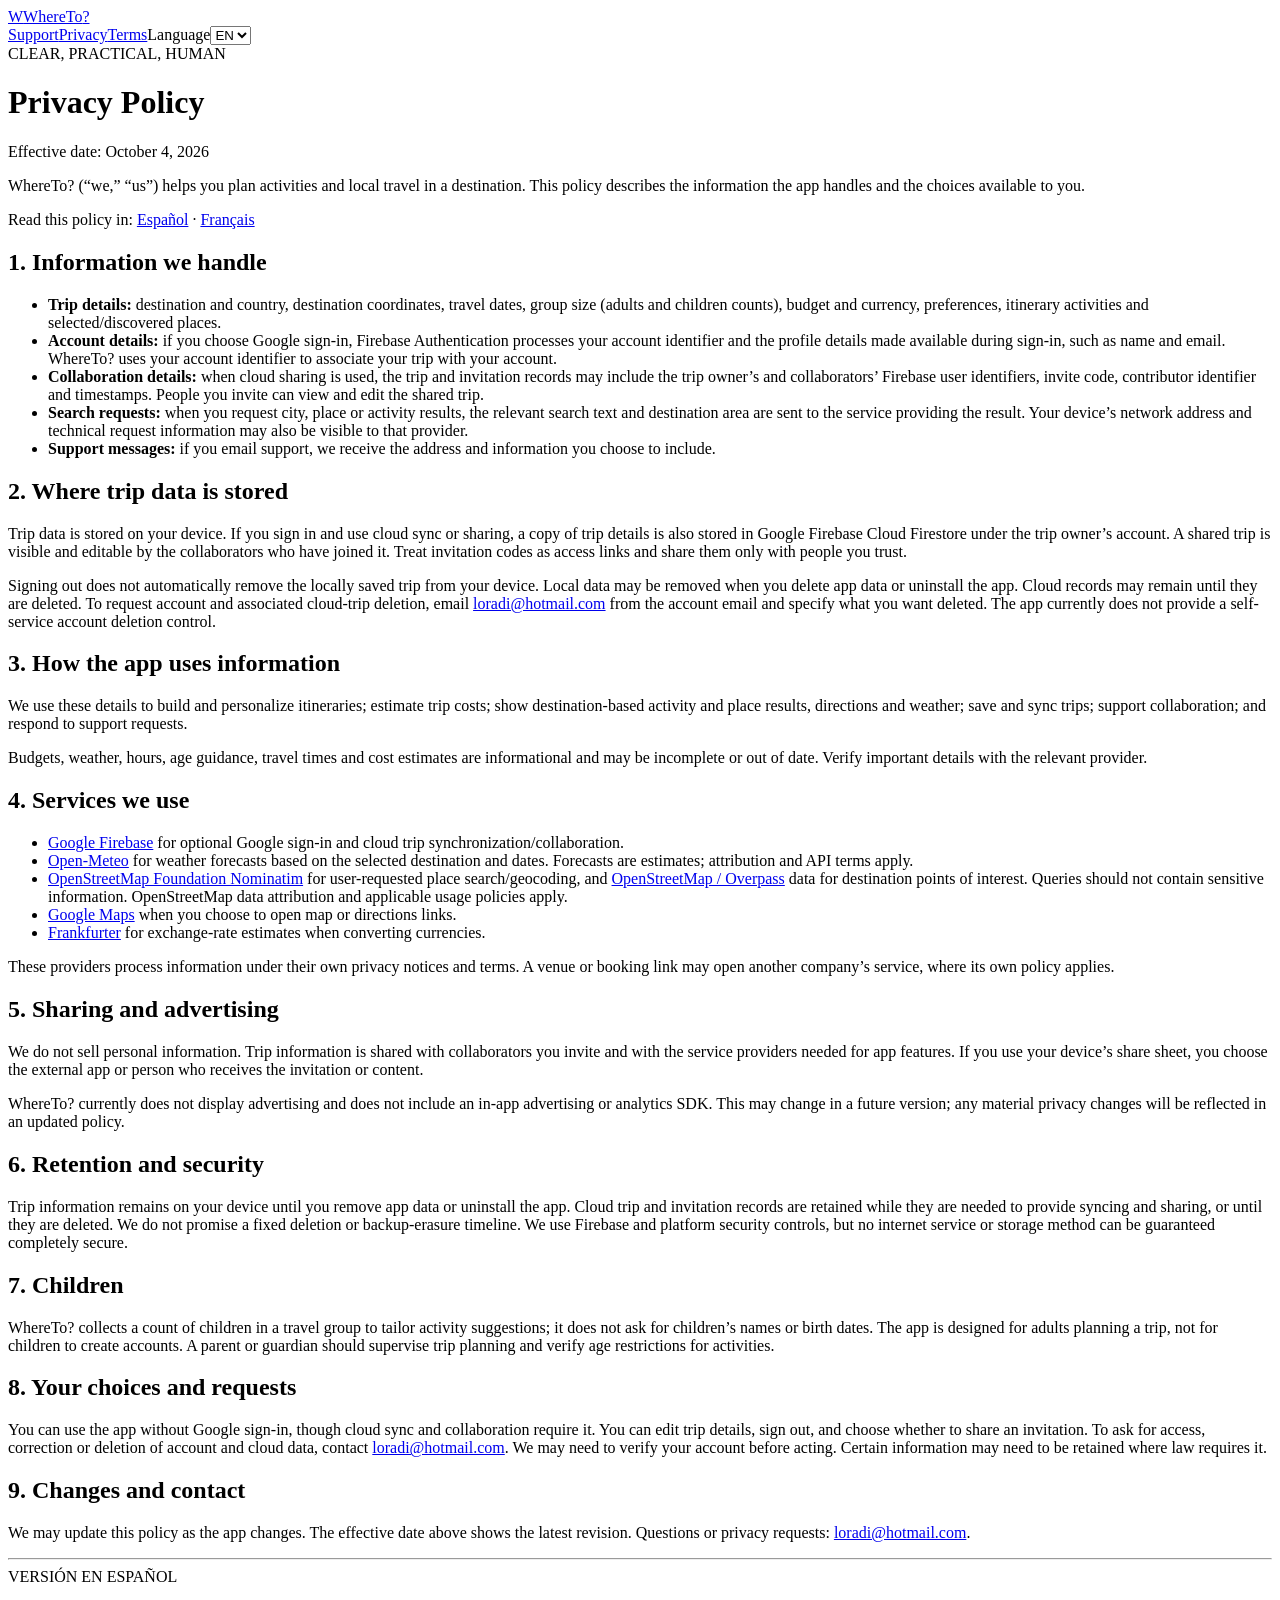
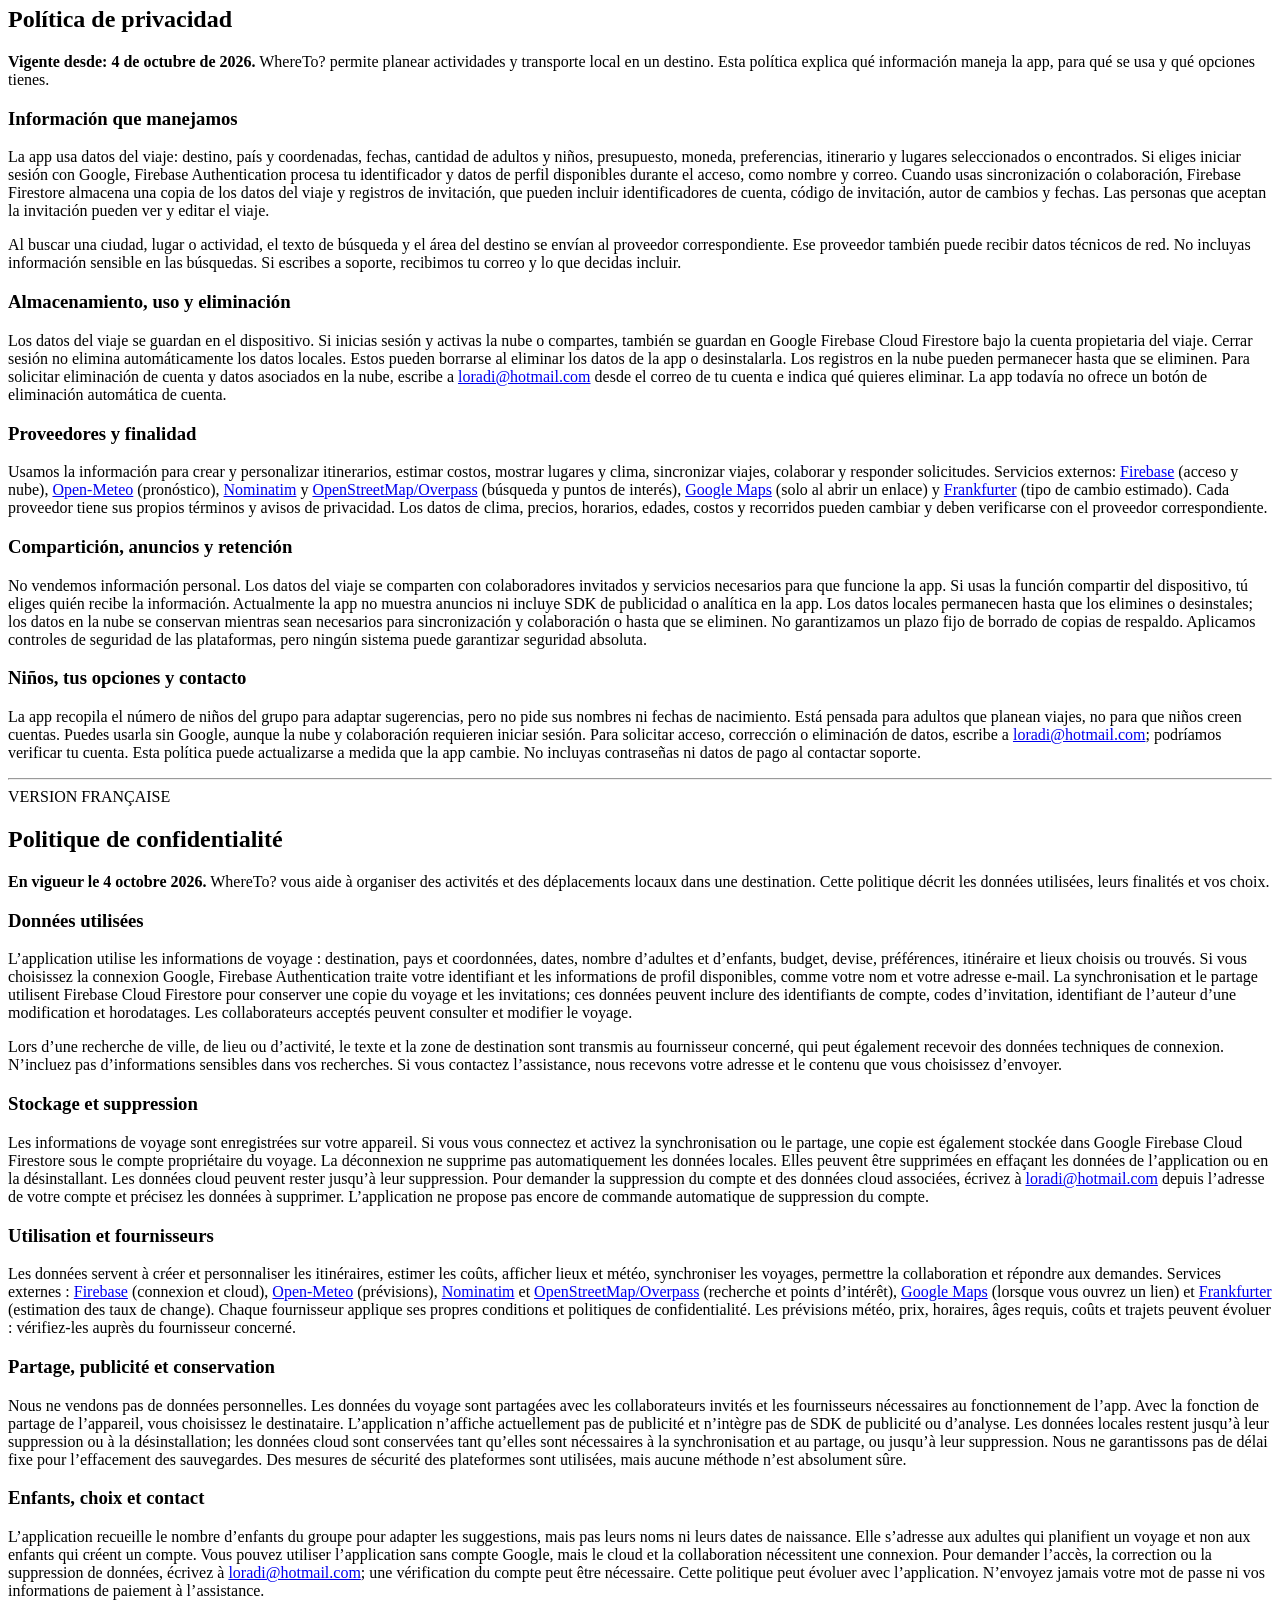
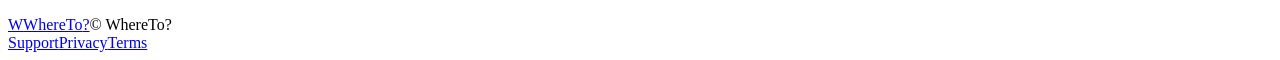
==== privacy.html @ 89d8c37d "Add WhereTo? privacy.html" ====
<!doctype html>
<html lang="en">
<head><meta charset="utf-8"><meta name="viewport" content="width=device-width,initial-scale=1"><meta name="theme-color" content="#f6f3ff"><meta name="description" content="WhereTo? privacy policy: what trip and account data the app uses, why it is used and how to request deletion."><title>Privacy Policy — WhereTo?</title><link rel="icon" href="favicon.svg" type="image/svg+xml"><link rel="stylesheet" href="styles.css"></head>
<body><header class="topbar"><a class="brand" href="index.html"><span class="brand-mark">W</span><span>WhereTo<span class="question">?</span></span></a><nav><a href="support.html">Support</a><a class="active" href="privacy.html">Privacy</a><a href="terms.html">Terms</a><label class="language"><span class="sr-only">Language</span><select data-language aria-label="Language"><option value="en">EN</option><option value="es">ES</option><option value="fr">FR</option></select></label></nav></header>
<main class="document legal"><div class="doc-heading"><span class="eyebrow">CLEAR, PRACTICAL, HUMAN</span><h1>Privacy Policy</h1><p>Effective date: October 4, 2026</p><p>WhereTo? (“we,” “us”) helps you plan activities and local travel in a destination. This policy describes the information the app handles and the choices available to you.</p></div>
<nav class="language-note" aria-label="Translations"><span>Read this policy in:</span> <a href="#privacy-es">Español</a> · <a href="#privacy-fr">Français</a></nav>
<section><h2>1. Information we handle</h2><ul><li><strong>Trip details:</strong> destination and country, destination coordinates, travel dates, group size (adults and children counts), budget and currency, preferences, itinerary activities and selected/discovered places.</li><li><strong>Account details:</strong> if you choose Google sign-in, Firebase Authentication processes your account identifier and the profile details made available during sign-in, such as name and email. WhereTo? uses your account identifier to associate your trip with your account.</li><li><strong>Collaboration details:</strong> when cloud sharing is used, the trip and invitation records may include the trip owner’s and collaborators’ Firebase user identifiers, invite code, contributor identifier and timestamps. People you invite can view and edit the shared trip.</li><li><strong>Search requests:</strong> when you request city, place or activity results, the relevant search text and destination area are sent to the service providing the result. Your device’s network address and technical request information may also be visible to that provider.</li><li><strong>Support messages:</strong> if you email support, we receive the address and information you choose to include.</li></ul></section>
<section><h2>2. Where trip data is stored</h2><p>Trip data is stored on your device. If you sign in and use cloud sync or sharing, a copy of trip details is also stored in Google Firebase Cloud Firestore under the trip owner’s account. A shared trip is visible and editable by the collaborators who have joined it. Treat invitation codes as access links and share them only with people you trust.</p><p>Signing out does not automatically remove the locally saved trip from your device. Local data may be removed when you delete app data or uninstall the app. Cloud records may remain until they are deleted. To request account and associated cloud-trip deletion, email <a href="mailto:loradi@hotmail.com">loradi@hotmail.com</a> from the account email and specify what you want deleted. The app currently does not provide a self-service account deletion control.</p></section>
<section><h2>3. How the app uses information</h2><p>We use these details to build and personalize itineraries; estimate trip costs; show destination-based activity and place results, directions and weather; save and sync trips; support collaboration; and respond to support requests.</p><p>Budgets, weather, hours, age guidance, travel times and cost estimates are informational and may be incomplete or out of date. Verify important details with the relevant provider.</p></section>
<section><h2>4. Services we use</h2><ul><li><a href="https://firebase.google.com/support/privacy" rel="noopener">Google Firebase</a> for optional Google sign-in and cloud trip synchronization/collaboration.</li><li><a href="https://open-meteo.com/en/terms" rel="noopener">Open-Meteo</a> for weather forecasts based on the selected destination and dates. Forecasts are estimates; attribution and API terms apply.</li><li><a href="https://operations.osmfoundation.org/policies/nominatim/" rel="noopener">OpenStreetMap Foundation Nominatim</a> for user-requested place search/geocoding, and <a href="https://www.openstreetmap.org/copyright" rel="noopener">OpenStreetMap / Overpass</a> data for destination points of interest. Queries should not contain sensitive information. OpenStreetMap data attribution and applicable usage policies apply.</li><li><a href="https://policies.google.com/privacy" rel="noopener">Google Maps</a> when you choose to open map or directions links.</li><li><a href="https://frankfurter.dev/" rel="noopener">Frankfurter</a> for exchange-rate estimates when converting currencies.</li></ul><p>These providers process information under their own privacy notices and terms. A venue or booking link may open another company’s service, where its own policy applies.</p></section>
<section><h2>5. Sharing and advertising</h2><p>We do not sell personal information. Trip information is shared with collaborators you invite and with the service providers needed for app features. If you use your device’s share sheet, you choose the external app or person who receives the invitation or content.</p><p>WhereTo? currently does not display advertising and does not include an in-app advertising or analytics SDK. This may change in a future version; any material privacy changes will be reflected in an updated policy.</p></section>
<section><h2>6. Retention and security</h2><p>Trip information remains on your device until you remove app data or uninstall the app. Cloud trip and invitation records are retained while they are needed to provide syncing and sharing, or until they are deleted. We do not promise a fixed deletion or backup-erasure timeline. We use Firebase and platform security controls, but no internet service or storage method can be guaranteed completely secure.</p></section>
<section><h2>7. Children</h2><p>WhereTo? collects a count of children in a travel group to tailor activity suggestions; it does not ask for children’s names or birth dates. The app is designed for adults planning a trip, not for children to create accounts. A parent or guardian should supervise trip planning and verify age restrictions for activities.</p></section>
<section><h2>8. Your choices and requests</h2><p>You can use the app without Google sign-in, though cloud sync and collaboration require it. You can edit trip details, sign out, and choose whether to share an invitation. To ask for access, correction or deletion of account and cloud data, contact <a href="mailto:loradi@hotmail.com">loradi@hotmail.com</a>. We may need to verify your account before acting. Certain information may need to be retained where law requires it.</p></section>
<section><h2>9. Changes and contact</h2><p>We may update this policy as the app changes. The effective date above shows the latest revision. Questions or privacy requests: <a href="mailto:loradi@hotmail.com">loradi@hotmail.com</a>.</p></section>
<hr><section id="privacy-es" lang="es"><span class="eyebrow">VERSIÓN EN ESPAÑOL</span><h2>Política de privacidad</h2><p><strong>Vigente desde: 4 de octubre de 2026.</strong> WhereTo? permite planear actividades y transporte local en un destino. Esta política explica qué información maneja la app, para qué se usa y qué opciones tienes.</p><h3>Información que manejamos</h3><p>La app usa datos del viaje: destino, país y coordenadas, fechas, cantidad de adultos y niños, presupuesto, moneda, preferencias, itinerario y lugares seleccionados o encontrados. Si eliges iniciar sesión con Google, Firebase Authentication procesa tu identificador y datos de perfil disponibles durante el acceso, como nombre y correo. Cuando usas sincronización o colaboración, Firebase Firestore almacena una copia de los datos del viaje y registros de invitación, que pueden incluir identificadores de cuenta, código de invitación, autor de cambios y fechas. Las personas que aceptan la invitación pueden ver y editar el viaje.</p><p>Al buscar una ciudad, lugar o actividad, el texto de búsqueda y el área del destino se envían al proveedor correspondiente. Ese proveedor también puede recibir datos técnicos de red. No incluyas información sensible en las búsquedas. Si escribes a soporte, recibimos tu correo y lo que decidas incluir.</p><h3>Almacenamiento, uso y eliminación</h3><p>Los datos del viaje se guardan en el dispositivo. Si inicias sesión y activas la nube o compartes, también se guardan en Google Firebase Cloud Firestore bajo la cuenta propietaria del viaje. Cerrar sesión no elimina automáticamente los datos locales. Estos pueden borrarse al eliminar los datos de la app o desinstalarla. Los registros en la nube pueden permanecer hasta que se eliminen. Para solicitar eliminación de cuenta y datos asociados en la nube, escribe a <a href="mailto:loradi@hotmail.com">loradi@hotmail.com</a> desde el correo de tu cuenta e indica qué quieres eliminar. La app todavía no ofrece un botón de eliminación automática de cuenta.</p><h3>Proveedores y finalidad</h3><p>Usamos la información para crear y personalizar itinerarios, estimar costos, mostrar lugares y clima, sincronizar viajes, colaborar y responder solicitudes. Servicios externos: <a href="https://firebase.google.com/support/privacy">Firebase</a> (acceso y nube), <a href="https://open-meteo.com/en/terms">Open-Meteo</a> (pronóstico), <a href="https://operations.osmfoundation.org/policies/nominatim/">Nominatim</a> y <a href="https://www.openstreetmap.org/copyright">OpenStreetMap/Overpass</a> (búsqueda y puntos de interés), <a href="https://policies.google.com/privacy">Google Maps</a> (solo al abrir un enlace) y <a href="https://frankfurter.dev/">Frankfurter</a> (tipo de cambio estimado). Cada proveedor tiene sus propios términos y avisos de privacidad. Los datos de clima, precios, horarios, edades, costos y recorridos pueden cambiar y deben verificarse con el proveedor correspondiente.</p><h3>Compartición, anuncios y retención</h3><p>No vendemos información personal. Los datos del viaje se comparten con colaboradores invitados y servicios necesarios para que funcione la app. Si usas la función compartir del dispositivo, tú eliges quién recibe la información. Actualmente la app no muestra anuncios ni incluye SDK de publicidad o analítica en la app. Los datos locales permanecen hasta que los elimines o desinstales; los datos en la nube se conservan mientras sean necesarios para sincronización y colaboración o hasta que se eliminen. No garantizamos un plazo fijo de borrado de copias de respaldo. Aplicamos controles de seguridad de las plataformas, pero ningún sistema puede garantizar seguridad absoluta.</p><h3>Niños, tus opciones y contacto</h3><p>La app recopila el número de niños del grupo para adaptar sugerencias, pero no pide sus nombres ni fechas de nacimiento. Está pensada para adultos que planean viajes, no para que niños creen cuentas. Puedes usarla sin Google, aunque la nube y colaboración requieren iniciar sesión. Para solicitar acceso, corrección o eliminación de datos, escribe a <a href="mailto:loradi@hotmail.com">loradi@hotmail.com</a>; podríamos verificar tu cuenta. Esta política puede actualizarse a medida que la app cambie. No incluyas contraseñas ni datos de pago al contactar soporte.</p></section>
<hr><section id="privacy-fr" lang="fr"><span class="eyebrow">VERSION FRANÇAISE</span><h2>Politique de confidentialité</h2><p><strong>En vigueur le 4 octobre 2026.</strong> WhereTo? vous aide à organiser des activités et des déplacements locaux dans une destination. Cette politique décrit les données utilisées, leurs finalités et vos choix.</p><h3>Données utilisées</h3><p>L’application utilise les informations de voyage : destination, pays et coordonnées, dates, nombre d’adultes et d’enfants, budget, devise, préférences, itinéraire et lieux choisis ou trouvés. Si vous choisissez la connexion Google, Firebase Authentication traite votre identifiant et les informations de profil disponibles, comme votre nom et votre adresse e-mail. La synchronisation et le partage utilisent Firebase Cloud Firestore pour conserver une copie du voyage et les invitations; ces données peuvent inclure des identifiants de compte, codes d’invitation, identifiant de l’auteur d’une modification et horodatages. Les collaborateurs acceptés peuvent consulter et modifier le voyage.</p><p>Lors d’une recherche de ville, de lieu ou d’activité, le texte et la zone de destination sont transmis au fournisseur concerné, qui peut également recevoir des données techniques de connexion. N’incluez pas d’informations sensibles dans vos recherches. Si vous contactez l’assistance, nous recevons votre adresse et le contenu que vous choisissez d’envoyer.</p><h3>Stockage et suppression</h3><p>Les informations de voyage sont enregistrées sur votre appareil. Si vous vous connectez et activez la synchronisation ou le partage, une copie est également stockée dans Google Firebase Cloud Firestore sous le compte propriétaire du voyage. La déconnexion ne supprime pas automatiquement les données locales. Elles peuvent être supprimées en effaçant les données de l’application ou en la désinstallant. Les données cloud peuvent rester jusqu’à leur suppression. Pour demander la suppression du compte et des données cloud associées, écrivez à <a href="mailto:loradi@hotmail.com">loradi@hotmail.com</a> depuis l’adresse de votre compte et précisez les données à supprimer. L’application ne propose pas encore de commande automatique de suppression du compte.</p><h3>Utilisation et fournisseurs</h3><p>Les données servent à créer et personnaliser les itinéraires, estimer les coûts, afficher lieux et météo, synchroniser les voyages, permettre la collaboration et répondre aux demandes. Services externes : <a href="https://firebase.google.com/support/privacy">Firebase</a> (connexion et cloud), <a href="https://open-meteo.com/en/terms">Open-Meteo</a> (prévisions), <a href="https://operations.osmfoundation.org/policies/nominatim/">Nominatim</a> et <a href="https://www.openstreetmap.org/copyright">OpenStreetMap/Overpass</a> (recherche et points d’intérêt), <a href="https://policies.google.com/privacy">Google Maps</a> (lorsque vous ouvrez un lien) et <a href="https://frankfurter.dev/">Frankfurter</a> (estimation des taux de change). Chaque fournisseur applique ses propres conditions et politiques de confidentialité. Les prévisions météo, prix, horaires, âges requis, coûts et trajets peuvent évoluer : vérifiez-les auprès du fournisseur concerné.</p><h3>Partage, publicité et conservation</h3><p>Nous ne vendons pas de données personnelles. Les données du voyage sont partagées avec les collaborateurs invités et les fournisseurs nécessaires au fonctionnement de l’app. Avec la fonction de partage de l’appareil, vous choisissez le destinataire. L’application n’affiche actuellement pas de publicité et n’intègre pas de SDK de publicité ou d’analyse. Les données locales restent jusqu’à leur suppression ou à la désinstallation; les données cloud sont conservées tant qu’elles sont nécessaires à la synchronisation et au partage, ou jusqu’à leur suppression. Nous ne garantissons pas de délai fixe pour l’effacement des sauvegardes. Des mesures de sécurité des plateformes sont utilisées, mais aucune méthode n’est absolument sûre.</p><h3>Enfants, choix et contact</h3><p>L’application recueille le nombre d’enfants du groupe pour adapter les suggestions, mais pas leurs noms ni leurs dates de naissance. Elle s’adresse aux adultes qui planifient un voyage et non aux enfants qui créent un compte. Vous pouvez utiliser l’application sans compte Google, mais le cloud et la collaboration nécessitent une connexion. Pour demander l’accès, la correction ou la suppression de données, écrivez à <a href="mailto:loradi@hotmail.com">loradi@hotmail.com</a>; une vérification du compte peut être nécessaire. Cette politique peut évoluer avec l’application. N’envoyez jamais votre mot de passe ni vos informations de paiement à l’assistance.</p></section>
</main><footer><a class="brand small" href="index.html"><span class="brand-mark">W</span><span>WhereTo<span class="question">?</span></span></a><span>© <span data-year></span> WhereTo?</span><div class="footer-links"><a href="support.html">Support</a><a href="privacy.html">Privacy</a><a href="terms.html">Terms</a></div></footer><script src="app.js"></script></body></html>
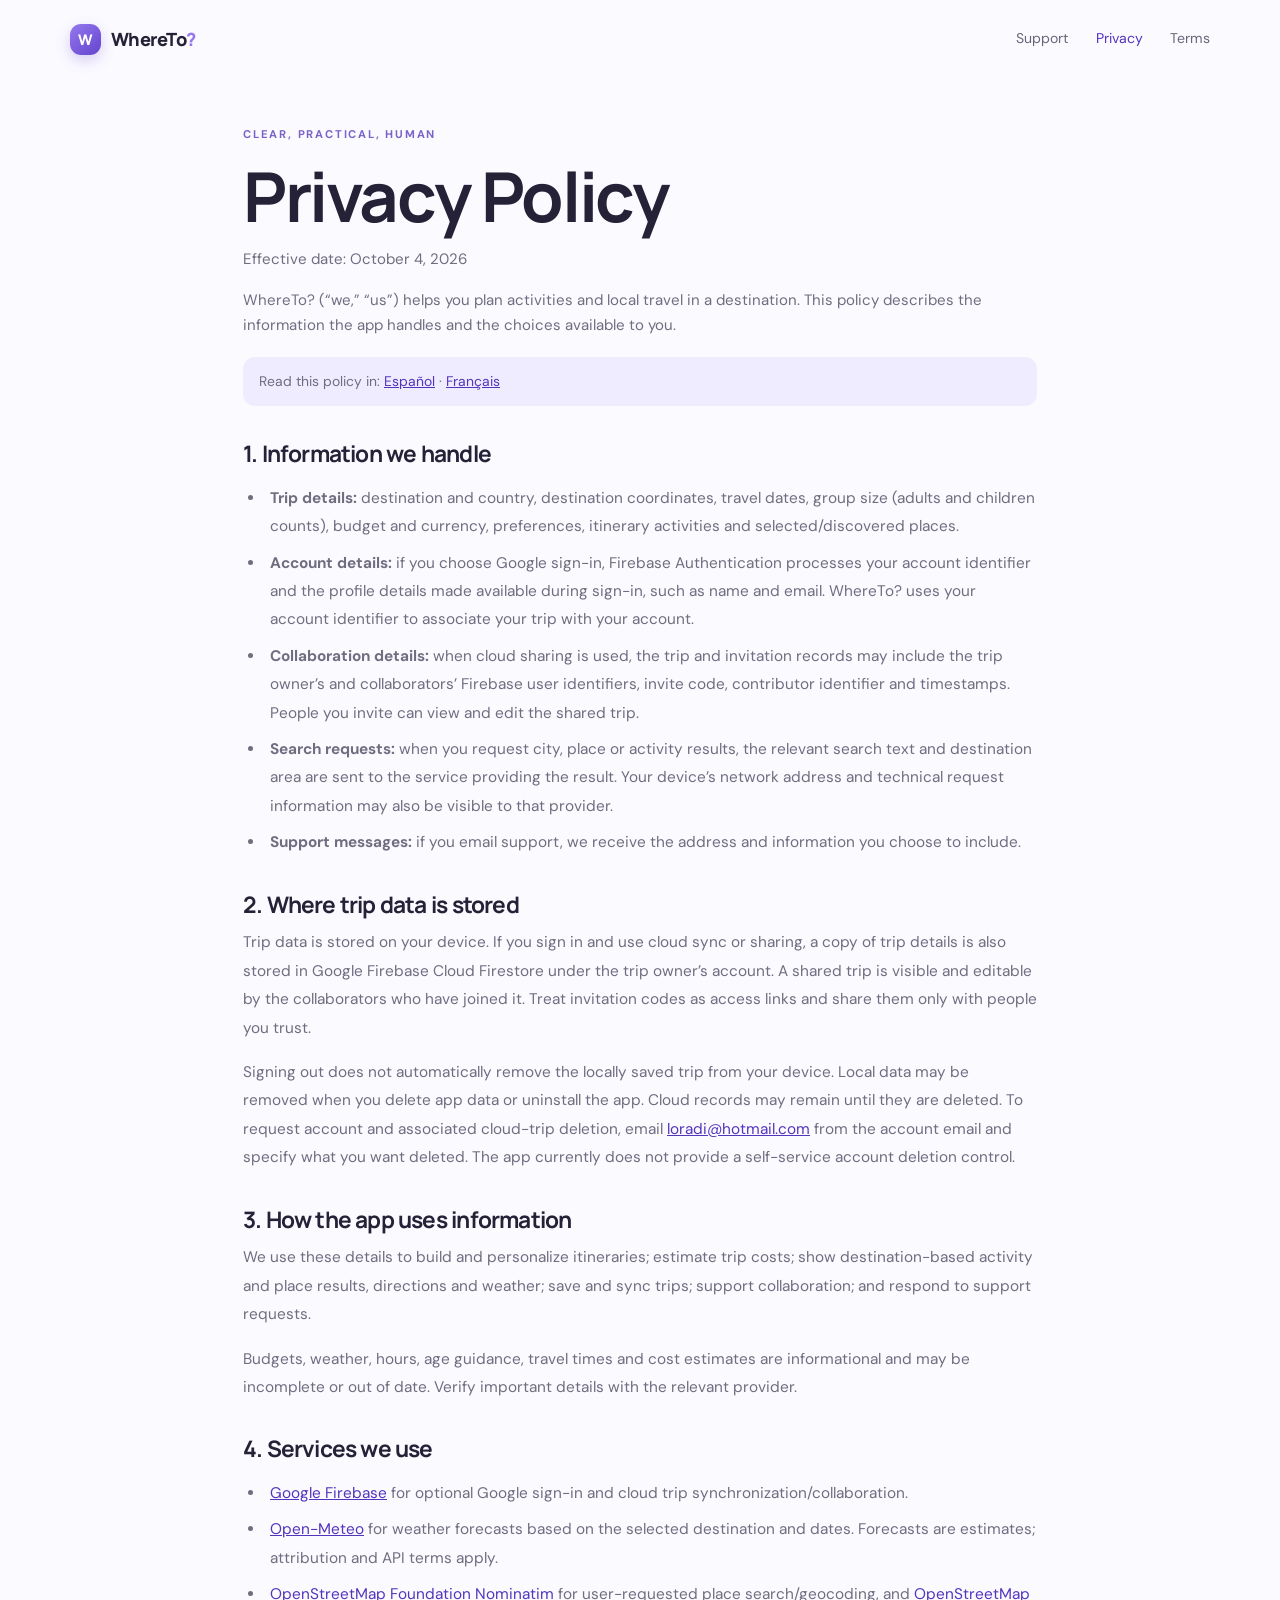
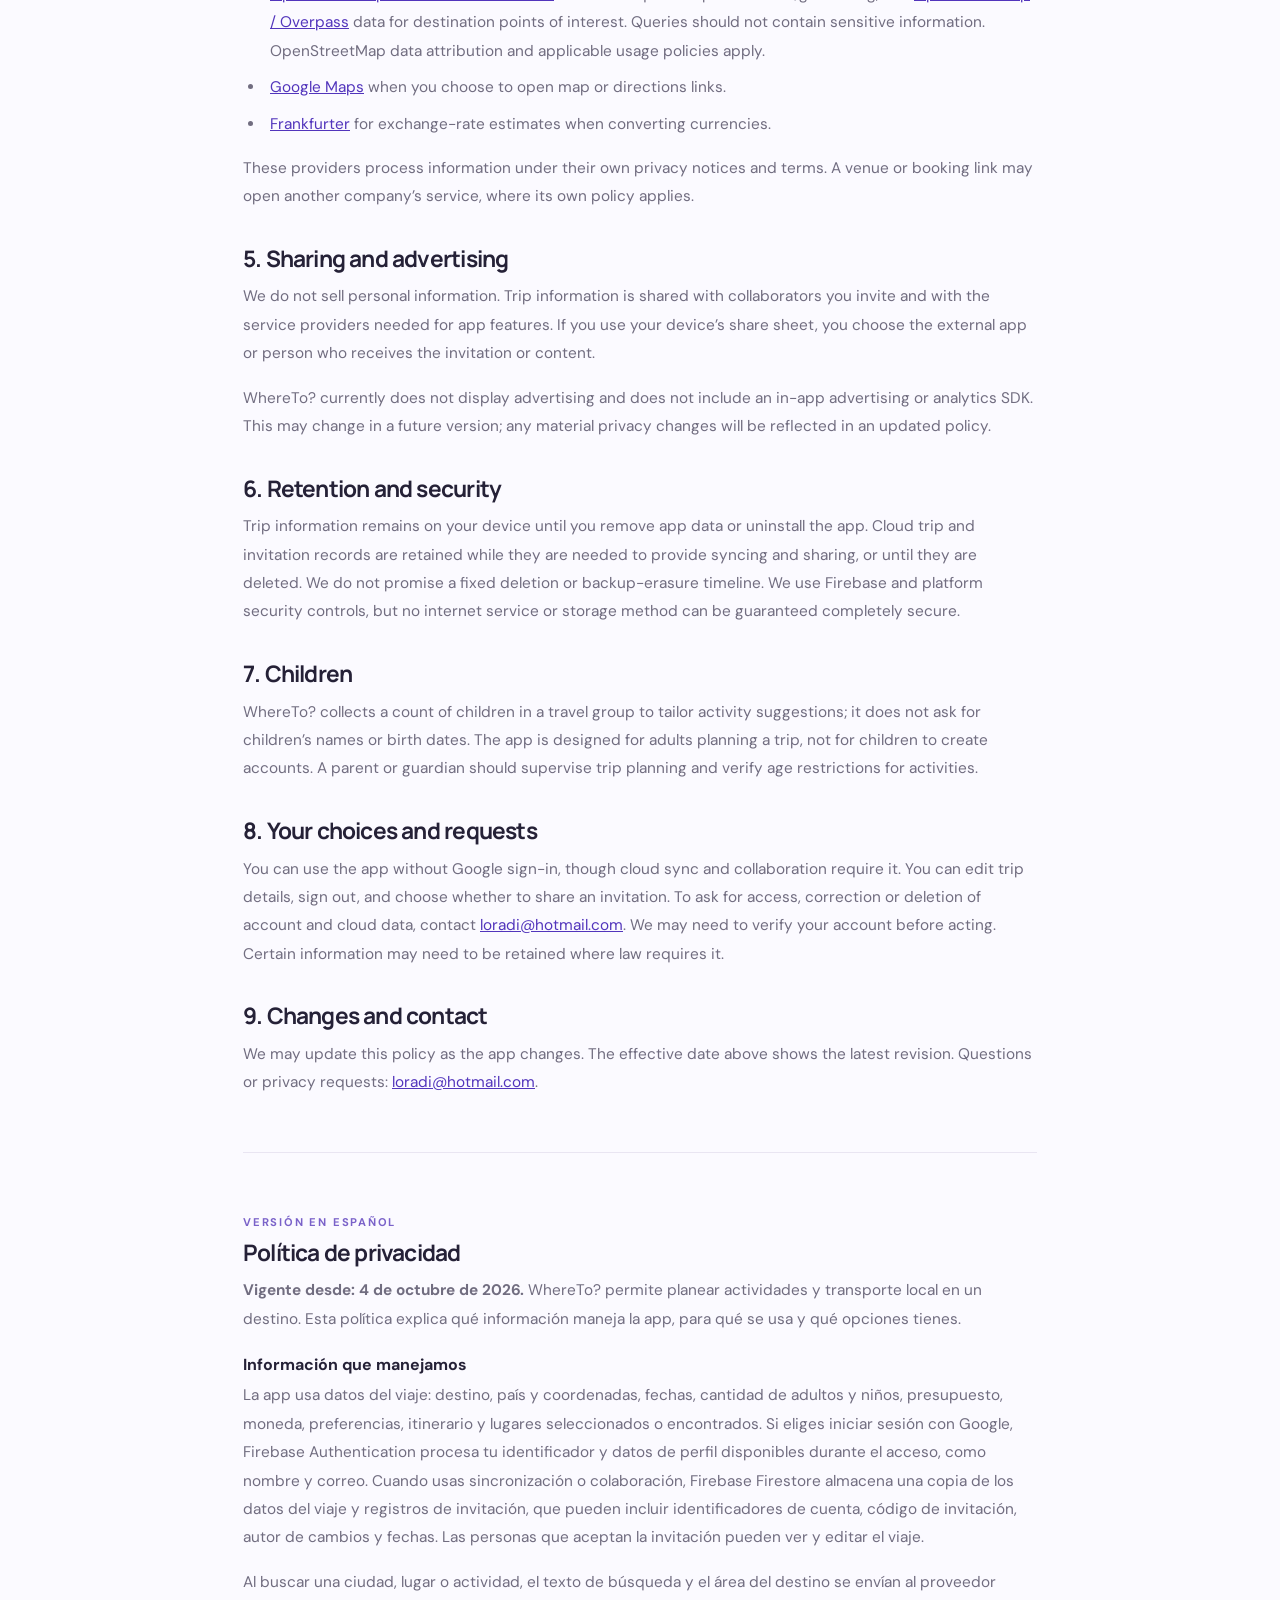
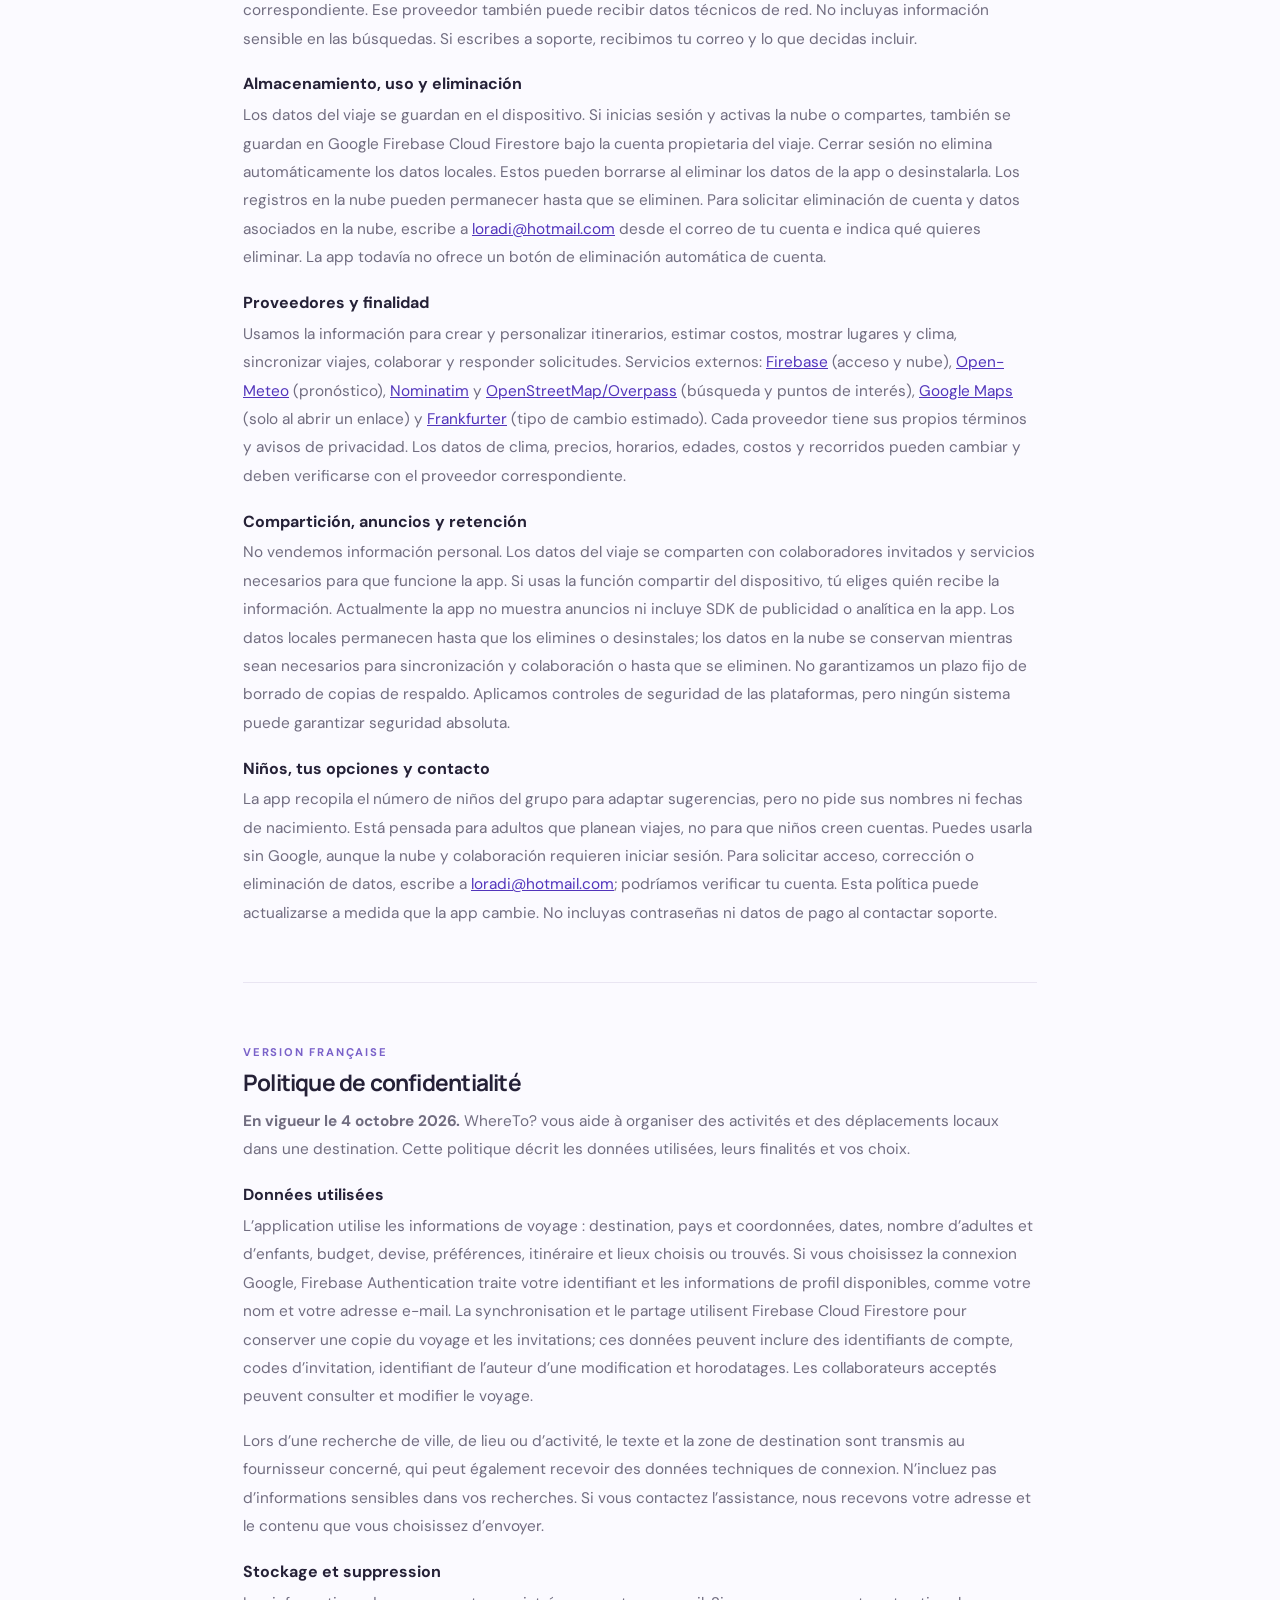
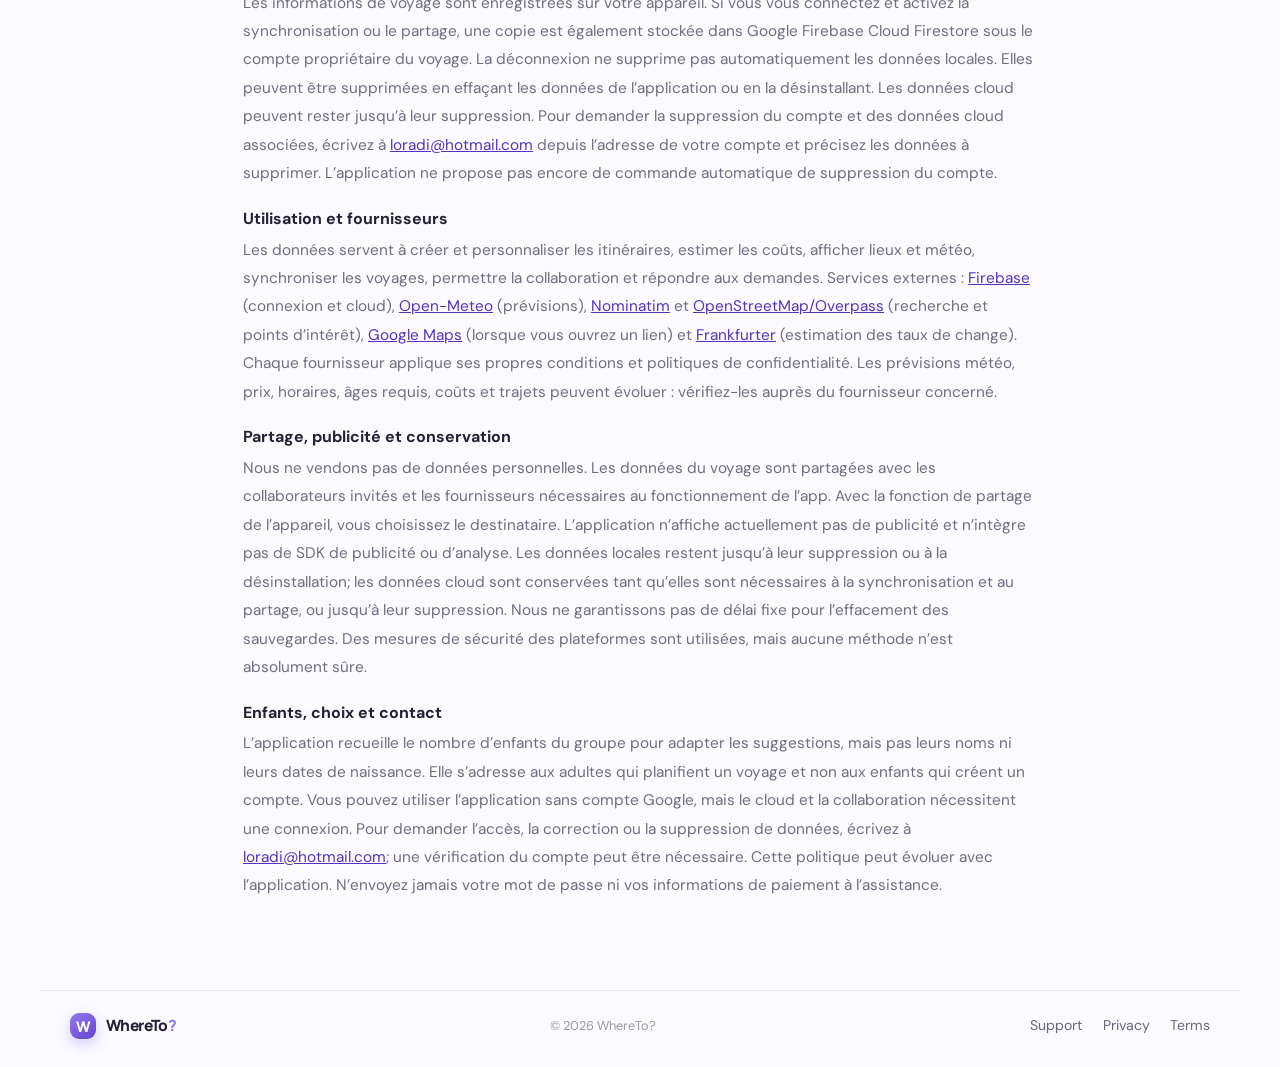
==== commit 81ced46d: "Refine WhereTo? privacy.html" ====
--- a/privacy.html
+++ b/privacy.html
@@ -1,7 +1,7 @@
 <!doctype html>
 <html lang="en">
 <head><meta charset="utf-8"><meta name="viewport" content="width=device-width,initial-scale=1"><meta name="theme-color" content="#f6f3ff"><meta name="description" content="WhereTo? privacy policy: what trip and account data the app uses, why it is used and how to request deletion."><title>Privacy Policy — WhereTo?</title><link rel="icon" href="favicon.svg" type="image/svg+xml"><link rel="stylesheet" href="styles.css"></head>
-<body><header class="topbar"><a class="brand" href="index.html"><span class="brand-mark">W</span><span>WhereTo<span class="question">?</span></span></a><nav><a href="support.html">Support</a><a class="active" href="privacy.html">Privacy</a><a href="terms.html">Terms</a><label class="language"><span class="sr-only">Language</span><select data-language aria-label="Language"><option value="en">EN</option><option value="es">ES</option><option value="fr">FR</option></select></label></nav></header>
+<body><header class="topbar"><a class="brand" href="index.html"><span class="brand-mark">W</span><span>WhereTo<span class="question">?</span></span></a><nav><a href="support.html">Support</a><a class="active" href="privacy.html">Privacy</a><a href="terms.html">Terms</a></nav></header>
 <main class="document legal"><div class="doc-heading"><span class="eyebrow">CLEAR, PRACTICAL, HUMAN</span><h1>Privacy Policy</h1><p>Effective date: October 4, 2026</p><p>WhereTo? (“we,” “us”) helps you plan activities and local travel in a destination. This policy describes the information the app handles and the choices available to you.</p></div>
 <nav class="language-note" aria-label="Translations"><span>Read this policy in:</span> <a href="#privacy-es">Español</a> · <a href="#privacy-fr">Français</a></nav>
 <section><h2>1. Information we handle</h2><ul><li><strong>Trip details:</strong> destination and country, destination coordinates, travel dates, group size (adults and children counts), budget and currency, preferences, itinerary activities and selected/discovered places.</li><li><strong>Account details:</strong> if you choose Google sign-in, Firebase Authentication processes your account identifier and the profile details made available during sign-in, such as name and email. WhereTo? uses your account identifier to associate your trip with your account.</li><li><strong>Collaboration details:</strong> when cloud sharing is used, the trip and invitation records may include the trip owner’s and collaborators’ Firebase user identifiers, invite code, contributor identifier and timestamps. People you invite can view and edit the shared trip.</li><li><strong>Search requests:</strong> when you request city, place or activity results, the relevant search text and destination area are sent to the service providing the result. Your device’s network address and technical request information may also be visible to that provider.</li><li><strong>Support messages:</strong> if you email support, we receive the address and information you choose to include.</li></ul></section>
--- a/styles.css
+++ b/styles.css
@@ -0,0 +1,4 @@
+@import url('https://fonts.googleapis.com/css2?family=DM+Sans:wght@400;500;600;700&family=Manrope:wght@400;500;600;700;800&display=swap');
+:root{--ink:#252137;--muted:#716d80;--paper:#fbfaff;--line:#e9e5f2;--purple:#7357d9;--deep:#5235bc;--lav:#eee9ff;--white:#fff;--shadow:0 24px 80px #37255b1a}*{box-sizing:border-box}html{scroll-behavior:smooth}body{margin:0;color:var(--ink);background:var(--paper);font-family:'DM Sans',sans-serif;line-height:1.65}a{color:var(--deep)}h1,h2,h3{font-family:Manrope,sans-serif;line-height:1.16;letter-spacing:-.035em}h1{font-size:clamp(3rem,7vw,5.7rem);margin:.6rem 0 1.15rem}h2{font-size:1.48rem;margin:.35rem 0 .65rem}h3{font-size:1.12rem;margin:1.4rem 0 .4rem}p{margin:.45rem 0 1rem;color:var(--muted)}.topbar{height:78px;max-width:1200px;margin:auto;padding:0 30px;display:flex;align-items:center;justify-content:space-between}.brand{display:flex;gap:10px;align-items:center;text-decoration:none;color:var(--ink);font-family:Manrope,sans-serif;font-weight:800;font-size:1.14rem;letter-spacing:-.04em}.brand-mark{display:grid;place-items:center;width:31px;height:31px;border-radius:11px;color:white;background:linear-gradient(140deg,#9578ef,#6344ce);font-size:.92rem;box-shadow:0 5px 14px #7458d744}.question{color:#9578ef}.topbar nav{display:flex;align-items:center;gap:27px}.topbar nav>a,.footer-links a{font-size:.88rem;text-decoration:none;color:#696578}.topbar nav>a:hover,.topbar nav>a.active,.footer-links a:hover{color:var(--deep)}.language select{border:1px solid var(--line);background:white;color:var(--ink);border-radius:10px;padding:8px 9px;font-weight:700}.hero{max-width:1140px;margin:34px auto 70px;min-height:500px;display:grid;grid-template-columns:1.02fr .98fr;align-items:center;padding:15px 32px}.eyebrow{display:inline-block;font-size:.7rem;font-weight:700;letter-spacing:.16em;color:#7a62c9}.hero h1 span,.callout h2 span{color:var(--purple)}.hero-copy{max-width:525px}.hero-copy>p{font-size:1.1rem;max-width:470px;line-height:1.8}.actions{display:flex;gap:12px;margin:27px 0 15px}.button{display:inline-flex;align-items:center;justify-content:center;text-decoration:none;border-radius:13px;padding:12px 19px;font-weight:700;font-size:.9rem;transition:transform .18s,box-shadow .18s}.button:hover{transform:translateY(-2px)}.primary{background:var(--purple);color:white;box-shadow:0 9px 20px #7357d933}.primary:hover{color:white;background:var(--deep)}.secondary{background:var(--lav);color:var(--deep)}.microcopy{font-size:.8rem;color:#9994a8}.hero-art{height:410px;position:relative;display:grid;place-items:center}.city-card{position:relative;width:330px;height:310px;border-radius:48% 52% 42% 58%/50% 44% 56% 50%;overflow:hidden;background:linear-gradient(150deg,#f0ebff 0%,#e7e2fd 52%,#dfebff 100%);box-shadow:var(--shadow);transform:rotate(-3deg)}.city-sun{position:absolute;width:80px;height:80px;border-radius:50%;background:#ffd9c4;top:57px;right:63px;opacity:.9}.city-line{position:absolute;height:54px;bottom:57px;left:0;right:0;background:#d5cdf5;border-radius:55% 45% 0 0}.city-tower{position:absolute;bottom:72px;background:#a994e8;border-radius:11px 11px 2px 2px}.tower-a{height:116px;width:62px;left:51px}.tower-b{height:161px;width:73px;left:130px;background:#8970d5}.tower-c{height:105px;width:63px;right:47px;background:#b7a8ee}.city-tower:after{content:"";position:absolute;inset:13px 10px;background:repeating-linear-gradient(90deg,transparent 0 13px,#eee9ff 14px 17px);opacity:.8}.tower-b:before{content:"";position:absolute;left:25px;top:-18px;border-left:12px solid transparent;border-right:12px solid transparent;border-bottom:20px solid #8970d5}.route{position:absolute;left:44px;right:40px;bottom:100px;height:61px;border-bottom:2px dashed #fff;transform:rotate(-8deg)}.route i{position:absolute;width:10px;height:10px;border-radius:50%;background:#fff;box-shadow:0 0 0 5px #886be62a}.route i:nth-child(1){left:0;bottom:-6px}.route i:nth-child(2){left:51%;bottom:21px}.route i:nth-child(3){right:0;bottom:-6px}.pin{position:absolute;color:white;display:grid;place-items:center;width:31px;height:35px;background:#ff987d;border-radius:50% 50% 50% 4px;transform:rotate(-45deg);font-size:.8rem;box-shadow:0 5px 12px #9b4b3735}.pin-a{left:89px;top:113px}.pin-b{right:76px;top:160px;background:#7c64d5}.orbit{position:absolute;border:1px solid #d6cef0;border-radius:50%}.orbit-one{width:410px;height:270px;transform:rotate(-19deg)}.orbit-two{width:350px;height:375px;transform:rotate(33deg)}.floating-label{position:absolute;padding:8px 13px;background:#fff;border:1px solid #f0edf8;border-radius:12px;box-shadow:0 8px 30px #4a35761a;color:#655c7e;font-size:.75rem;font-weight:700;transform:rotate(3deg)}.label-top{left:6px;top:72px}.label-bottom{right:12px;bottom:60px}.spark{position:absolute;color:#ff987d}.spark-a{top:42px;right:54px;font-size:2rem}.spark-b{bottom:65px;left:23px;font-size:2.3rem;color:#8d75df}.feature-row{max-width:1100px;margin:0 auto 88px;padding:0 24px;display:grid;grid-template-columns:repeat(3,1fr);gap:45px}.feature-row article{padding:10px 12px}.feature-row p{font-size:.92rem;max-width:280px}.feature-icon{display:grid;place-items:center;width:42px;height:42px;border-radius:14px;font-size:1.2rem}.icon-violet{background:#eee9ff;color:#765ada}.icon-coral{background:#fff0eb;color:#ec836a}.icon-blue{background:#eaf1ff;color:#6288df}.callout{max-width:1050px;margin:0 auto 90px;padding:38px 43px;border:1px solid #e9e3f8;border-radius:27px;background:linear-gradient(120deg,#f4f0ff,#fbf9ff 65%,#eff4ff);display:flex;justify-content:space-between;align-items:center;gap:20px}.callout h2{font-size:clamp(1.6rem,3vw,2.35rem);margin:.8rem 0 0}.text-link{font-weight:700;text-decoration:none;white-space:nowrap}footer{max-width:1200px;margin:auto;border-top:1px solid var(--line);padding:22px 30px 28px;display:flex;align-items:center;justify-content:space-between;gap:18px;color:#9a96a7;font-size:.8rem}.brand.small{font-size:.97rem}.brand.small .brand-mark{width:26px;height:26px;border-radius:9px}.footer-links{display:flex;gap:20px}.document{max-width:1020px;margin:42px auto 90px;padding:0 28px}.doc-heading{max-width:740px;margin:0 auto 43px;text-align:center}.doc-heading h1{font-size:clamp(2.8rem,6vw,4.3rem);margin:.65rem 0}.doc-heading p{font-size:1.05rem}.doc-grid{display:grid;grid-template-columns:290px 1fr;gap:55px;align-items:start}.contact-card{position:sticky;top:22px;border:1px solid var(--line);border-radius:22px;background:white;padding:25px;box-shadow:0 14px 45px #37255b0d}.contact-card h2{margin-top:18px}.contact-card p{font-size:.9rem}.full{width:100%;margin-top:8px}.small-note{font-size:.76rem!important;text-align:center;margin:13px 0 0!important}.faq h2{margin:0 0 19px}.faq details{border-bottom:1px solid var(--line);padding:17px 0}.faq summary{font-weight:700;cursor:pointer;list-style:none;display:flex;justify-content:space-between}.faq summary::-webkit-details-marker{display:none}.faq summary:after{content:'+';color:var(--purple);font-size:1.2rem}.faq details[open] summary:after{content:'−'}.faq details p{padding:8px 20px 0 0;margin-bottom:2px}.notice{margin-top:27px;padding:18px 21px;background:#f1edff;border-radius:15px;color:#5e4a9c}.notice p{margin:5px 0 0;color:#71678d;font-size:.9rem}.legal{max-width:850px}.legal .doc-heading{text-align:left;margin:0 0 20px}.legal .doc-heading p{font-size:.94rem}.legal section{margin:35px 0}.legal section p,.legal li{font-size:.96rem;line-height:1.85}.legal ul{padding-left:22px;color:var(--muted)}.legal li{padding-left:5px;margin:8px 0}.legal h2{font-size:1.42rem}.legal h3{font-family:'DM Sans',sans-serif;letter-spacing:0;font-size:1rem}.legal a{overflow-wrap:anywhere}.language-note{padding:13px 16px;border-radius:12px;background:#f0ecff;color:var(--muted);font-size:.87rem}.legal hr{border:0;border-top:1px solid var(--line);margin:55px 0}.legal [lang="es"],.legal [lang="fr"]{scroll-margin-top:24px}.sr-only{position:absolute;width:1px;height:1px;padding:0;margin:-1px;overflow:hidden;clip:rect(0,0,0,0);white-space:nowrap;border:0}
+@media(max-width:760px){.topbar{height:68px;padding:0 19px}.topbar nav{gap:13px}.topbar nav>a{font-size:.79rem}.hero{grid-template-columns:1fr;margin:22px auto 45px;padding:20px 25px}.hero-copy{margin:auto;max-width:560px}.hero h1{font-size:3.6rem}.hero-art{height:365px;margin-top:10px}.city-card{transform:scale(.91) rotate(-3deg)}.feature-row{grid-template-columns:1fr;gap:9px;max-width:580px;margin-bottom:55px}.feature-row article{display:grid;grid-template-columns:42px 1fr;column-gap:15px;padding:8px 3px}.feature-icon{grid-row:span 2}.feature-row h2{font-size:1.15rem;margin:0}.feature-row p{margin:.25rem 0 0;max-width:100%}.callout{margin:0 18px 55px;padding:27px;display:block}.text-link{display:inline-block;margin-top:22px}.doc-grid{grid-template-columns:1fr;gap:30px}.contact-card{position:static}.document{padding:0 20px;margin:30px auto 65px}.doc-heading{margin-bottom:32px}footer{padding:20px;flex-wrap:wrap}footer>span{order:3;width:100%}.footer-links{gap:13px}.hero-art .orbit-one{width:340px}.hero-art .orbit-two{width:300px}}
+@media(max-width:400px){.topbar{padding:0 14px}.topbar nav{gap:8px}.topbar nav>a{font-size:.72rem}.brand{font-size:1rem}.language select{padding:6px}.hero h1{font-size:3.1rem}.hero-art{transform:scale(.9);margin-left:-16px;margin-right:-16px}}
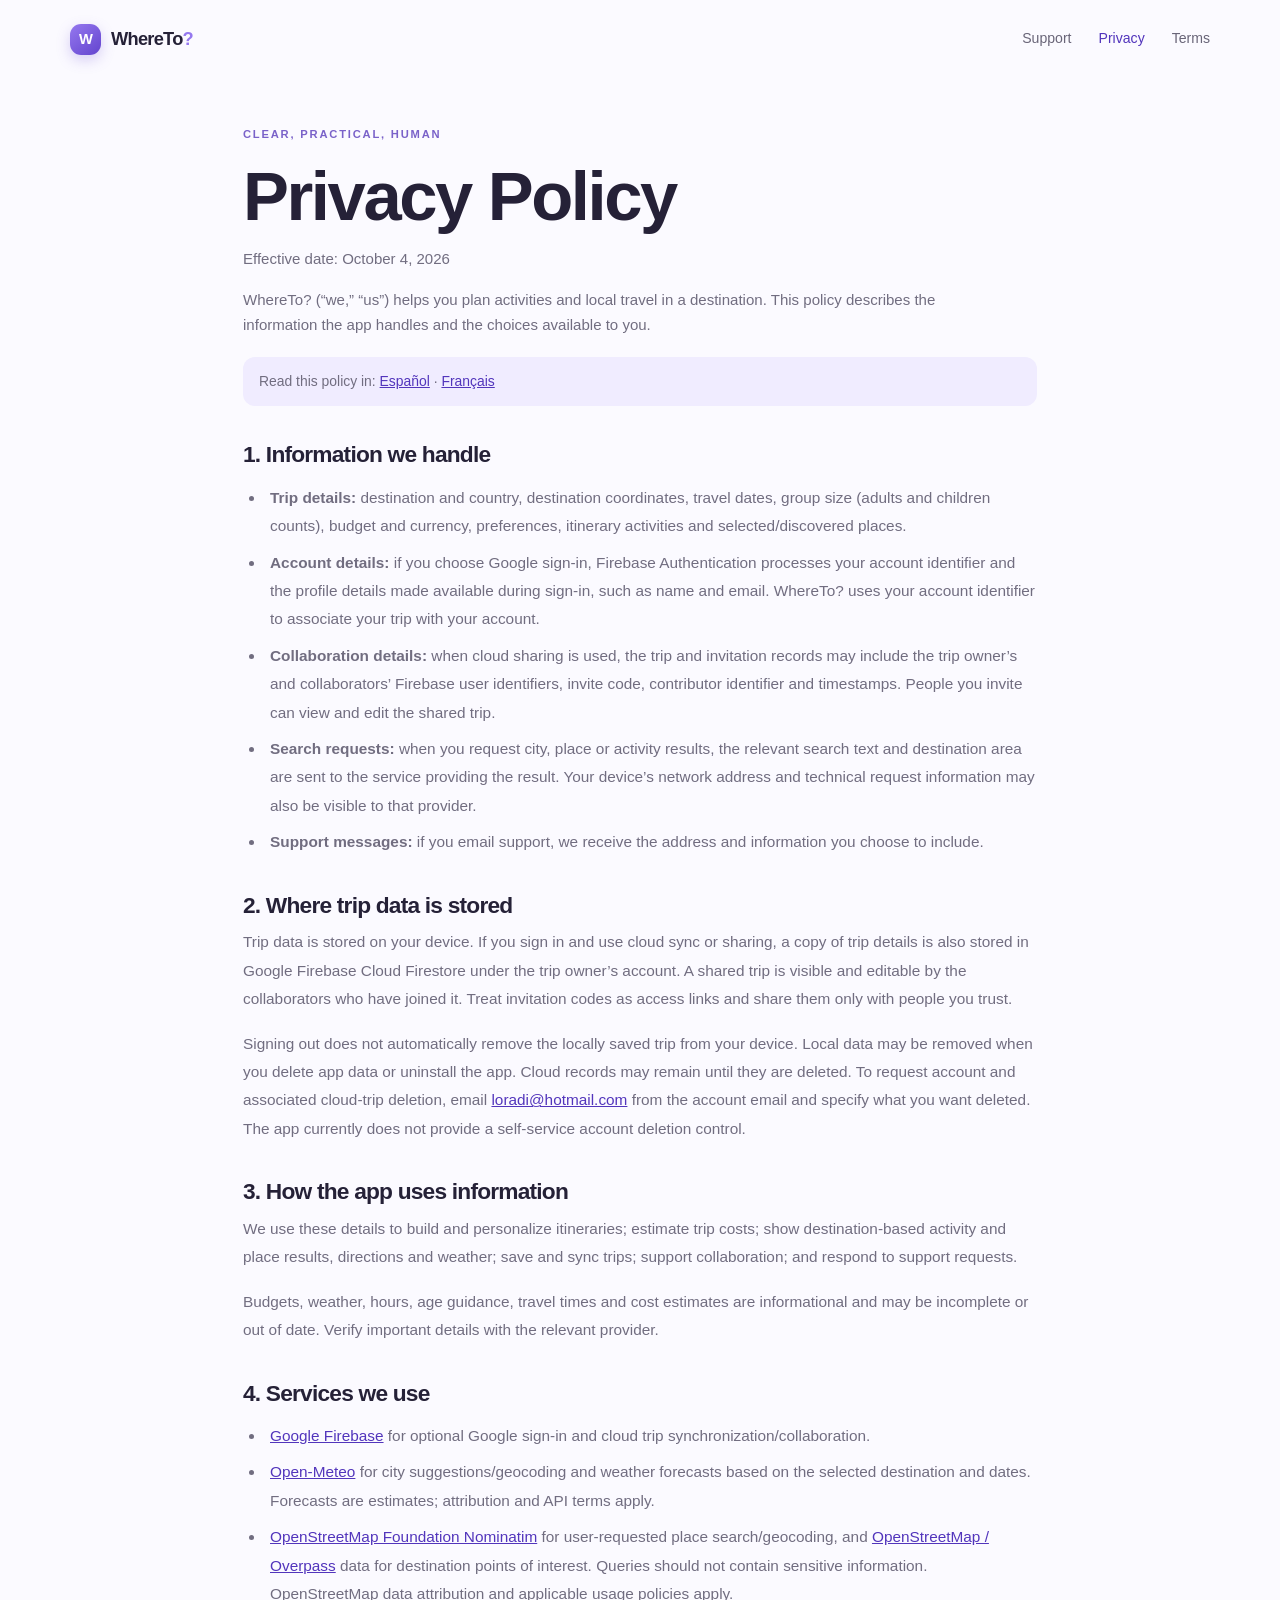
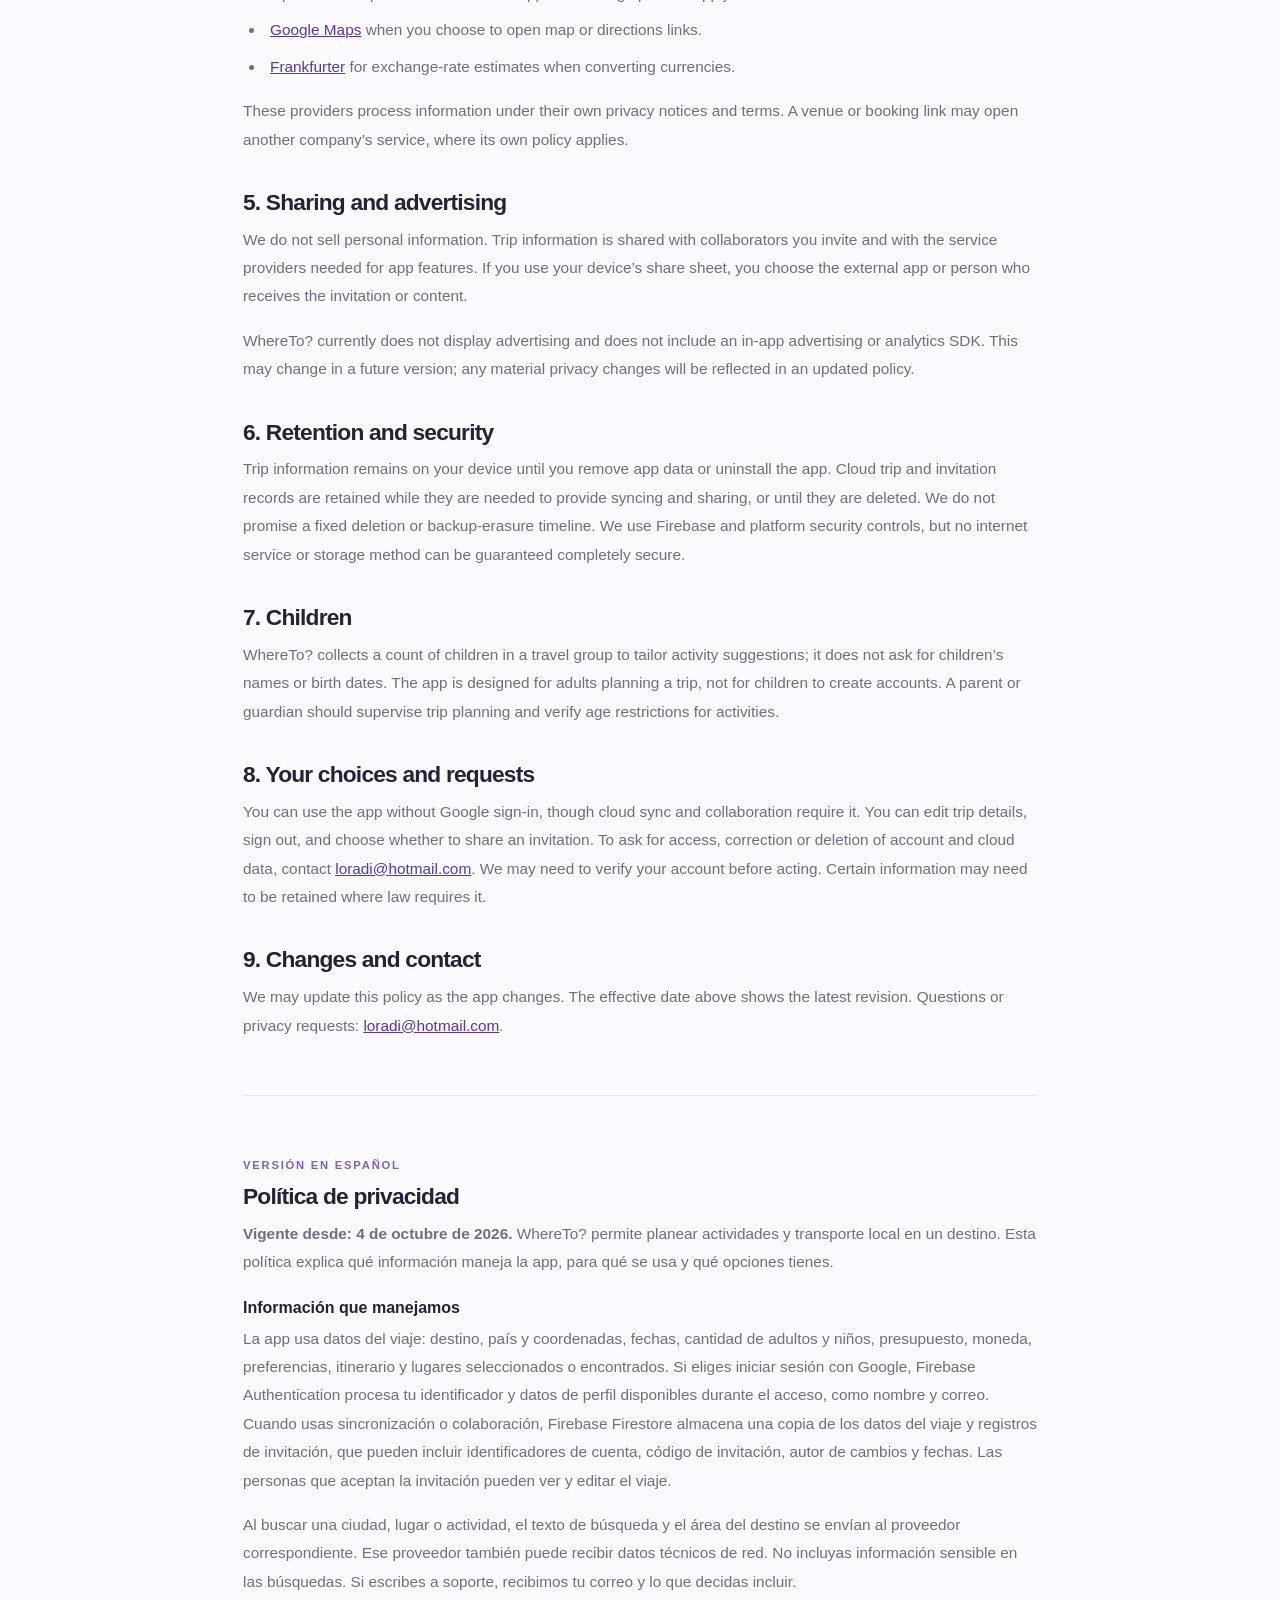
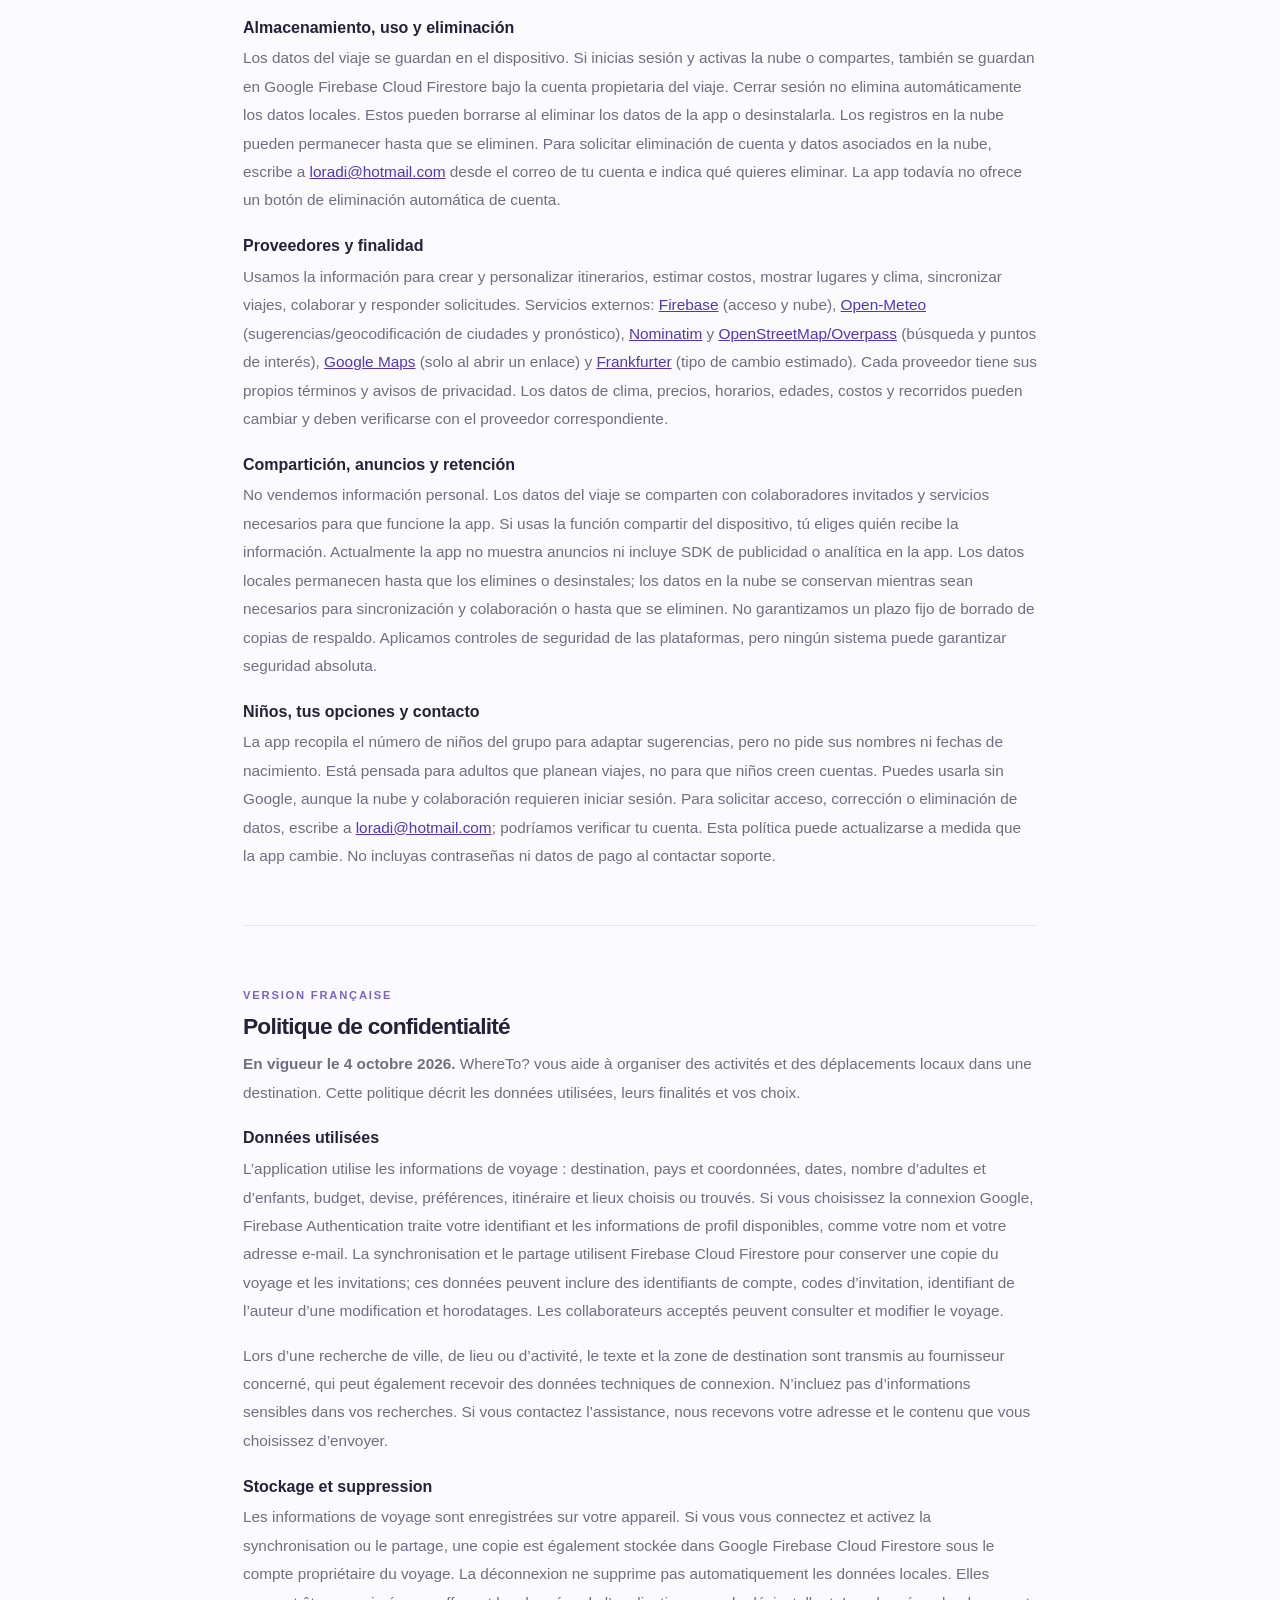
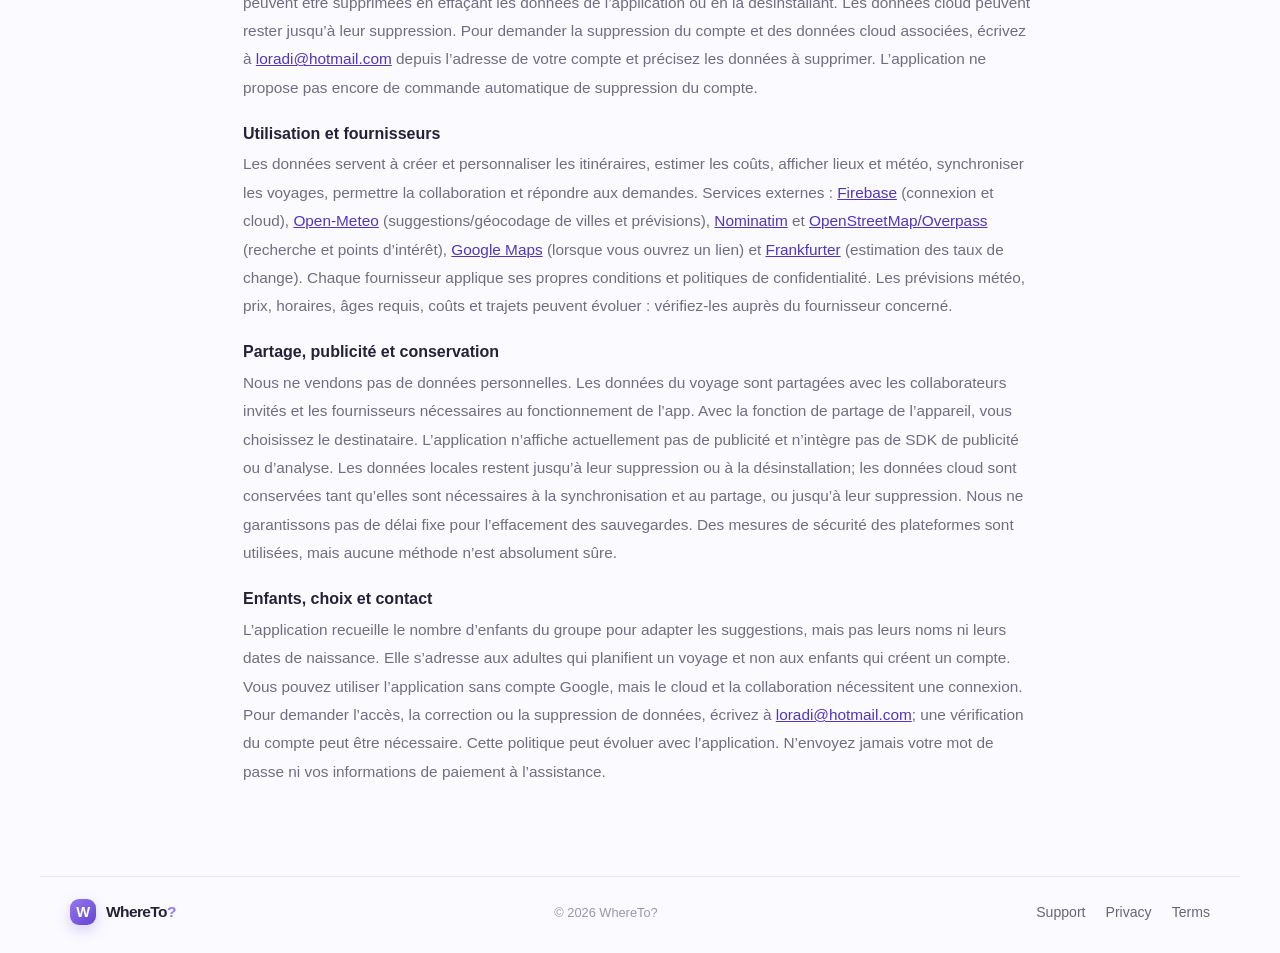
==== commit 545d3e99: "Clarify Open-Meteo usage" ====
--- a/privacy.html
+++ b/privacy.html
@@ -7,12 +7,12 @@
 <section><h2>1. Information we handle</h2><ul><li><strong>Trip details:</strong> destination and country, destination coordinates, travel dates, group size (adults and children counts), budget and currency, preferences, itinerary activities and selected/discovered places.</li><li><strong>Account details:</strong> if you choose Google sign-in, Firebase Authentication processes your account identifier and the profile details made available during sign-in, such as name and email. WhereTo? uses your account identifier to associate your trip with your account.</li><li><strong>Collaboration details:</strong> when cloud sharing is used, the trip and invitation records may include the trip owner’s and collaborators’ Firebase user identifiers, invite code, contributor identifier and timestamps. People you invite can view and edit the shared trip.</li><li><strong>Search requests:</strong> when you request city, place or activity results, the relevant search text and destination area are sent to the service providing the result. Your device’s network address and technical request information may also be visible to that provider.</li><li><strong>Support messages:</strong> if you email support, we receive the address and information you choose to include.</li></ul></section>
 <section><h2>2. Where trip data is stored</h2><p>Trip data is stored on your device. If you sign in and use cloud sync or sharing, a copy of trip details is also stored in Google Firebase Cloud Firestore under the trip owner’s account. A shared trip is visible and editable by the collaborators who have joined it. Treat invitation codes as access links and share them only with people you trust.</p><p>Signing out does not automatically remove the locally saved trip from your device. Local data may be removed when you delete app data or uninstall the app. Cloud records may remain until they are deleted. To request account and associated cloud-trip deletion, email <a href="mailto:loradi@hotmail.com">loradi@hotmail.com</a> from the account email and specify what you want deleted. The app currently does not provide a self-service account deletion control.</p></section>
 <section><h2>3. How the app uses information</h2><p>We use these details to build and personalize itineraries; estimate trip costs; show destination-based activity and place results, directions and weather; save and sync trips; support collaboration; and respond to support requests.</p><p>Budgets, weather, hours, age guidance, travel times and cost estimates are informational and may be incomplete or out of date. Verify important details with the relevant provider.</p></section>
-<section><h2>4. Services we use</h2><ul><li><a href="https://firebase.google.com/support/privacy" rel="noopener">Google Firebase</a> for optional Google sign-in and cloud trip synchronization/collaboration.</li><li><a href="https://open-meteo.com/en/terms" rel="noopener">Open-Meteo</a> for weather forecasts based on the selected destination and dates. Forecasts are estimates; attribution and API terms apply.</li><li><a href="https://operations.osmfoundation.org/policies/nominatim/" rel="noopener">OpenStreetMap Foundation Nominatim</a> for user-requested place search/geocoding, and <a href="https://www.openstreetmap.org/copyright" rel="noopener">OpenStreetMap / Overpass</a> data for destination points of interest. Queries should not contain sensitive information. OpenStreetMap data attribution and applicable usage policies apply.</li><li><a href="https://policies.google.com/privacy" rel="noopener">Google Maps</a> when you choose to open map or directions links.</li><li><a href="https://frankfurter.dev/" rel="noopener">Frankfurter</a> for exchange-rate estimates when converting currencies.</li></ul><p>These providers process information under their own privacy notices and terms. A venue or booking link may open another company’s service, where its own policy applies.</p></section>
+<section><h2>4. Services we use</h2><ul><li><a href="https://firebase.google.com/support/privacy" rel="noopener">Google Firebase</a> for optional Google sign-in and cloud trip synchronization/collaboration.</li><li><a href="https://open-meteo.com/en/terms" rel="noopener">Open-Meteo</a> for city suggestions/geocoding and weather forecasts based on the selected destination and dates. Forecasts are estimates; attribution and API terms apply.</li><li><a href="https://operations.osmfoundation.org/policies/nominatim/" rel="noopener">OpenStreetMap Foundation Nominatim</a> for user-requested place search/geocoding, and <a href="https://www.openstreetmap.org/copyright" rel="noopener">OpenStreetMap / Overpass</a> data for destination points of interest. Queries should not contain sensitive information. OpenStreetMap data attribution and applicable usage policies apply.</li><li><a href="https://policies.google.com/privacy" rel="noopener">Google Maps</a> when you choose to open map or directions links.</li><li><a href="https://frankfurter.dev/" rel="noopener">Frankfurter</a> for exchange-rate estimates when converting currencies.</li></ul><p>These providers process information under their own privacy notices and terms. A venue or booking link may open another company’s service, where its own policy applies.</p></section>
 <section><h2>5. Sharing and advertising</h2><p>We do not sell personal information. Trip information is shared with collaborators you invite and with the service providers needed for app features. If you use your device’s share sheet, you choose the external app or person who receives the invitation or content.</p><p>WhereTo? currently does not display advertising and does not include an in-app advertising or analytics SDK. This may change in a future version; any material privacy changes will be reflected in an updated policy.</p></section>
 <section><h2>6. Retention and security</h2><p>Trip information remains on your device until you remove app data or uninstall the app. Cloud trip and invitation records are retained while they are needed to provide syncing and sharing, or until they are deleted. We do not promise a fixed deletion or backup-erasure timeline. We use Firebase and platform security controls, but no internet service or storage method can be guaranteed completely secure.</p></section>
 <section><h2>7. Children</h2><p>WhereTo? collects a count of children in a travel group to tailor activity suggestions; it does not ask for children’s names or birth dates. The app is designed for adults planning a trip, not for children to create accounts. A parent or guardian should supervise trip planning and verify age restrictions for activities.</p></section>
 <section><h2>8. Your choices and requests</h2><p>You can use the app without Google sign-in, though cloud sync and collaboration require it. You can edit trip details, sign out, and choose whether to share an invitation. To ask for access, correction or deletion of account and cloud data, contact <a href="mailto:loradi@hotmail.com">loradi@hotmail.com</a>. We may need to verify your account before acting. Certain information may need to be retained where law requires it.</p></section>
 <section><h2>9. Changes and contact</h2><p>We may update this policy as the app changes. The effective date above shows the latest revision. Questions or privacy requests: <a href="mailto:loradi@hotmail.com">loradi@hotmail.com</a>.</p></section>
-<hr><section id="privacy-es" lang="es"><span class="eyebrow">VERSIÓN EN ESPAÑOL</span><h2>Política de privacidad</h2><p><strong>Vigente desde: 4 de octubre de 2026.</strong> WhereTo? permite planear actividades y transporte local en un destino. Esta política explica qué información maneja la app, para qué se usa y qué opciones tienes.</p><h3>Información que manejamos</h3><p>La app usa datos del viaje: destino, país y coordenadas, fechas, cantidad de adultos y niños, presupuesto, moneda, preferencias, itinerario y lugares seleccionados o encontrados. Si eliges iniciar sesión con Google, Firebase Authentication procesa tu identificador y datos de perfil disponibles durante el acceso, como nombre y correo. Cuando usas sincronización o colaboración, Firebase Firestore almacena una copia de los datos del viaje y registros de invitación, que pueden incluir identificadores de cuenta, código de invitación, autor de cambios y fechas. Las personas que aceptan la invitación pueden ver y editar el viaje.</p><p>Al buscar una ciudad, lugar o actividad, el texto de búsqueda y el área del destino se envían al proveedor correspondiente. Ese proveedor también puede recibir datos técnicos de red. No incluyas información sensible en las búsquedas. Si escribes a soporte, recibimos tu correo y lo que decidas incluir.</p><h3>Almacenamiento, uso y eliminación</h3><p>Los datos del viaje se guardan en el dispositivo. Si inicias sesión y activas la nube o compartes, también se guardan en Google Firebase Cloud Firestore bajo la cuenta propietaria del viaje. Cerrar sesión no elimina automáticamente los datos locales. Estos pueden borrarse al eliminar los datos de la app o desinstalarla. Los registros en la nube pueden permanecer hasta que se eliminen. Para solicitar eliminación de cuenta y datos asociados en la nube, escribe a <a href="mailto:loradi@hotmail.com">loradi@hotmail.com</a> desde el correo de tu cuenta e indica qué quieres eliminar. La app todavía no ofrece un botón de eliminación automática de cuenta.</p><h3>Proveedores y finalidad</h3><p>Usamos la información para crear y personalizar itinerarios, estimar costos, mostrar lugares y clima, sincronizar viajes, colaborar y responder solicitudes. Servicios externos: <a href="https://firebase.google.com/support/privacy">Firebase</a> (acceso y nube), <a href="https://open-meteo.com/en/terms">Open-Meteo</a> (pronóstico), <a href="https://operations.osmfoundation.org/policies/nominatim/">Nominatim</a> y <a href="https://www.openstreetmap.org/copyright">OpenStreetMap/Overpass</a> (búsqueda y puntos de interés), <a href="https://policies.google.com/privacy">Google Maps</a> (solo al abrir un enlace) y <a href="https://frankfurter.dev/">Frankfurter</a> (tipo de cambio estimado). Cada proveedor tiene sus propios términos y avisos de privacidad. Los datos de clima, precios, horarios, edades, costos y recorridos pueden cambiar y deben verificarse con el proveedor correspondiente.</p><h3>Compartición, anuncios y retención</h3><p>No vendemos información personal. Los datos del viaje se comparten con colaboradores invitados y servicios necesarios para que funcione la app. Si usas la función compartir del dispositivo, tú eliges quién recibe la información. Actualmente la app no muestra anuncios ni incluye SDK de publicidad o analítica en la app. Los datos locales permanecen hasta que los elimines o desinstales; los datos en la nube se conservan mientras sean necesarios para sincronización y colaboración o hasta que se eliminen. No garantizamos un plazo fijo de borrado de copias de respaldo. Aplicamos controles de seguridad de las plataformas, pero ningún sistema puede garantizar seguridad absoluta.</p><h3>Niños, tus opciones y contacto</h3><p>La app recopila el número de niños del grupo para adaptar sugerencias, pero no pide sus nombres ni fechas de nacimiento. Está pensada para adultos que planean viajes, no para que niños creen cuentas. Puedes usarla sin Google, aunque la nube y colaboración requieren iniciar sesión. Para solicitar acceso, corrección o eliminación de datos, escribe a <a href="mailto:loradi@hotmail.com">loradi@hotmail.com</a>; podríamos verificar tu cuenta. Esta política puede actualizarse a medida que la app cambie. No incluyas contraseñas ni datos de pago al contactar soporte.</p></section>
-<hr><section id="privacy-fr" lang="fr"><span class="eyebrow">VERSION FRANÇAISE</span><h2>Politique de confidentialité</h2><p><strong>En vigueur le 4 octobre 2026.</strong> WhereTo? vous aide à organiser des activités et des déplacements locaux dans une destination. Cette politique décrit les données utilisées, leurs finalités et vos choix.</p><h3>Données utilisées</h3><p>L’application utilise les informations de voyage : destination, pays et coordonnées, dates, nombre d’adultes et d’enfants, budget, devise, préférences, itinéraire et lieux choisis ou trouvés. Si vous choisissez la connexion Google, Firebase Authentication traite votre identifiant et les informations de profil disponibles, comme votre nom et votre adresse e-mail. La synchronisation et le partage utilisent Firebase Cloud Firestore pour conserver une copie du voyage et les invitations; ces données peuvent inclure des identifiants de compte, codes d’invitation, identifiant de l’auteur d’une modification et horodatages. Les collaborateurs acceptés peuvent consulter et modifier le voyage.</p><p>Lors d’une recherche de ville, de lieu ou d’activité, le texte et la zone de destination sont transmis au fournisseur concerné, qui peut également recevoir des données techniques de connexion. N’incluez pas d’informations sensibles dans vos recherches. Si vous contactez l’assistance, nous recevons votre adresse et le contenu que vous choisissez d’envoyer.</p><h3>Stockage et suppression</h3><p>Les informations de voyage sont enregistrées sur votre appareil. Si vous vous connectez et activez la synchronisation ou le partage, une copie est également stockée dans Google Firebase Cloud Firestore sous le compte propriétaire du voyage. La déconnexion ne supprime pas automatiquement les données locales. Elles peuvent être supprimées en effaçant les données de l’application ou en la désinstallant. Les données cloud peuvent rester jusqu’à leur suppression. Pour demander la suppression du compte et des données cloud associées, écrivez à <a href="mailto:loradi@hotmail.com">loradi@hotmail.com</a> depuis l’adresse de votre compte et précisez les données à supprimer. L’application ne propose pas encore de commande automatique de suppression du compte.</p><h3>Utilisation et fournisseurs</h3><p>Les données servent à créer et personnaliser les itinéraires, estimer les coûts, afficher lieux et météo, synchroniser les voyages, permettre la collaboration et répondre aux demandes. Services externes : <a href="https://firebase.google.com/support/privacy">Firebase</a> (connexion et cloud), <a href="https://open-meteo.com/en/terms">Open-Meteo</a> (prévisions), <a href="https://operations.osmfoundation.org/policies/nominatim/">Nominatim</a> et <a href="https://www.openstreetmap.org/copyright">OpenStreetMap/Overpass</a> (recherche et points d’intérêt), <a href="https://policies.google.com/privacy">Google Maps</a> (lorsque vous ouvrez un lien) et <a href="https://frankfurter.dev/">Frankfurter</a> (estimation des taux de change). Chaque fournisseur applique ses propres conditions et politiques de confidentialité. Les prévisions météo, prix, horaires, âges requis, coûts et trajets peuvent évoluer : vérifiez-les auprès du fournisseur concerné.</p><h3>Partage, publicité et conservation</h3><p>Nous ne vendons pas de données personnelles. Les données du voyage sont partagées avec les collaborateurs invités et les fournisseurs nécessaires au fonctionnement de l’app. Avec la fonction de partage de l’appareil, vous choisissez le destinataire. L’application n’affiche actuellement pas de publicité et n’intègre pas de SDK de publicité ou d’analyse. Les données locales restent jusqu’à leur suppression ou à la désinstallation; les données cloud sont conservées tant qu’elles sont nécessaires à la synchronisation et au partage, ou jusqu’à leur suppression. Nous ne garantissons pas de délai fixe pour l’effacement des sauvegardes. Des mesures de sécurité des plateformes sont utilisées, mais aucune méthode n’est absolument sûre.</p><h3>Enfants, choix et contact</h3><p>L’application recueille le nombre d’enfants du groupe pour adapter les suggestions, mais pas leurs noms ni leurs dates de naissance. Elle s’adresse aux adultes qui planifient un voyage et non aux enfants qui créent un compte. Vous pouvez utiliser l’application sans compte Google, mais le cloud et la collaboration nécessitent une connexion. Pour demander l’accès, la correction ou la suppression de données, écrivez à <a href="mailto:loradi@hotmail.com">loradi@hotmail.com</a>; une vérification du compte peut être nécessaire. Cette politique peut évoluer avec l’application. N’envoyez jamais votre mot de passe ni vos informations de paiement à l’assistance.</p></section>
+<hr><section id="privacy-es" lang="es"><span class="eyebrow">VERSIÓN EN ESPAÑOL</span><h2>Política de privacidad</h2><p><strong>Vigente desde: 4 de octubre de 2026.</strong> WhereTo? permite planear actividades y transporte local en un destino. Esta política explica qué información maneja la app, para qué se usa y qué opciones tienes.</p><h3>Información que manejamos</h3><p>La app usa datos del viaje: destino, país y coordenadas, fechas, cantidad de adultos y niños, presupuesto, moneda, preferencias, itinerario y lugares seleccionados o encontrados. Si eliges iniciar sesión con Google, Firebase Authentication procesa tu identificador y datos de perfil disponibles durante el acceso, como nombre y correo. Cuando usas sincronización o colaboración, Firebase Firestore almacena una copia de los datos del viaje y registros de invitación, que pueden incluir identificadores de cuenta, código de invitación, autor de cambios y fechas. Las personas que aceptan la invitación pueden ver y editar el viaje.</p><p>Al buscar una ciudad, lugar o actividad, el texto de búsqueda y el área del destino se envían al proveedor correspondiente. Ese proveedor también puede recibir datos técnicos de red. No incluyas información sensible en las búsquedas. Si escribes a soporte, recibimos tu correo y lo que decidas incluir.</p><h3>Almacenamiento, uso y eliminación</h3><p>Los datos del viaje se guardan en el dispositivo. Si inicias sesión y activas la nube o compartes, también se guardan en Google Firebase Cloud Firestore bajo la cuenta propietaria del viaje. Cerrar sesión no elimina automáticamente los datos locales. Estos pueden borrarse al eliminar los datos de la app o desinstalarla. Los registros en la nube pueden permanecer hasta que se eliminen. Para solicitar eliminación de cuenta y datos asociados en la nube, escribe a <a href="mailto:loradi@hotmail.com">loradi@hotmail.com</a> desde el correo de tu cuenta e indica qué quieres eliminar. La app todavía no ofrece un botón de eliminación automática de cuenta.</p><h3>Proveedores y finalidad</h3><p>Usamos la información para crear y personalizar itinerarios, estimar costos, mostrar lugares y clima, sincronizar viajes, colaborar y responder solicitudes. Servicios externos: <a href="https://firebase.google.com/support/privacy">Firebase</a> (acceso y nube), <a href="https://open-meteo.com/en/terms">Open-Meteo</a> (sugerencias/geocodificación de ciudades y pronóstico), <a href="https://operations.osmfoundation.org/policies/nominatim/">Nominatim</a> y <a href="https://www.openstreetmap.org/copyright">OpenStreetMap/Overpass</a> (búsqueda y puntos de interés), <a href="https://policies.google.com/privacy">Google Maps</a> (solo al abrir un enlace) y <a href="https://frankfurter.dev/">Frankfurter</a> (tipo de cambio estimado). Cada proveedor tiene sus propios términos y avisos de privacidad. Los datos de clima, precios, horarios, edades, costos y recorridos pueden cambiar y deben verificarse con el proveedor correspondiente.</p><h3>Compartición, anuncios y retención</h3><p>No vendemos información personal. Los datos del viaje se comparten con colaboradores invitados y servicios necesarios para que funcione la app. Si usas la función compartir del dispositivo, tú eliges quién recibe la información. Actualmente la app no muestra anuncios ni incluye SDK de publicidad o analítica en la app. Los datos locales permanecen hasta que los elimines o desinstales; los datos en la nube se conservan mientras sean necesarios para sincronización y colaboración o hasta que se eliminen. No garantizamos un plazo fijo de borrado de copias de respaldo. Aplicamos controles de seguridad de las plataformas, pero ningún sistema puede garantizar seguridad absoluta.</p><h3>Niños, tus opciones y contacto</h3><p>La app recopila el número de niños del grupo para adaptar sugerencias, pero no pide sus nombres ni fechas de nacimiento. Está pensada para adultos que planean viajes, no para que niños creen cuentas. Puedes usarla sin Google, aunque la nube y colaboración requieren iniciar sesión. Para solicitar acceso, corrección o eliminación de datos, escribe a <a href="mailto:loradi@hotmail.com">loradi@hotmail.com</a>; podríamos verificar tu cuenta. Esta política puede actualizarse a medida que la app cambie. No incluyas contraseñas ni datos de pago al contactar soporte.</p></section>
+<hr><section id="privacy-fr" lang="fr"><span class="eyebrow">VERSION FRANÇAISE</span><h2>Politique de confidentialité</h2><p><strong>En vigueur le 4 octobre 2026.</strong> WhereTo? vous aide à organiser des activités et des déplacements locaux dans une destination. Cette politique décrit les données utilisées, leurs finalités et vos choix.</p><h3>Données utilisées</h3><p>L’application utilise les informations de voyage : destination, pays et coordonnées, dates, nombre d’adultes et d’enfants, budget, devise, préférences, itinéraire et lieux choisis ou trouvés. Si vous choisissez la connexion Google, Firebase Authentication traite votre identifiant et les informations de profil disponibles, comme votre nom et votre adresse e-mail. La synchronisation et le partage utilisent Firebase Cloud Firestore pour conserver une copie du voyage et les invitations; ces données peuvent inclure des identifiants de compte, codes d’invitation, identifiant de l’auteur d’une modification et horodatages. Les collaborateurs acceptés peuvent consulter et modifier le voyage.</p><p>Lors d’une recherche de ville, de lieu ou d’activité, le texte et la zone de destination sont transmis au fournisseur concerné, qui peut également recevoir des données techniques de connexion. N’incluez pas d’informations sensibles dans vos recherches. Si vous contactez l’assistance, nous recevons votre adresse et le contenu que vous choisissez d’envoyer.</p><h3>Stockage et suppression</h3><p>Les informations de voyage sont enregistrées sur votre appareil. Si vous vous connectez et activez la synchronisation ou le partage, une copie est également stockée dans Google Firebase Cloud Firestore sous le compte propriétaire du voyage. La déconnexion ne supprime pas automatiquement les données locales. Elles peuvent être supprimées en effaçant les données de l’application ou en la désinstallant. Les données cloud peuvent rester jusqu’à leur suppression. Pour demander la suppression du compte et des données cloud associées, écrivez à <a href="mailto:loradi@hotmail.com">loradi@hotmail.com</a> depuis l’adresse de votre compte et précisez les données à supprimer. L’application ne propose pas encore de commande automatique de suppression du compte.</p><h3>Utilisation et fournisseurs</h3><p>Les données servent à créer et personnaliser les itinéraires, estimer les coûts, afficher lieux et météo, synchroniser les voyages, permettre la collaboration et répondre aux demandes. Services externes : <a href="https://firebase.google.com/support/privacy">Firebase</a> (connexion et cloud), <a href="https://open-meteo.com/en/terms">Open-Meteo</a> (suggestions/géocodage de villes et prévisions), <a href="https://operations.osmfoundation.org/policies/nominatim/">Nominatim</a> et <a href="https://www.openstreetmap.org/copyright">OpenStreetMap/Overpass</a> (recherche et points d’intérêt), <a href="https://policies.google.com/privacy">Google Maps</a> (lorsque vous ouvrez un lien) et <a href="https://frankfurter.dev/">Frankfurter</a> (estimation des taux de change). Chaque fournisseur applique ses propres conditions et politiques de confidentialité. Les prévisions météo, prix, horaires, âges requis, coûts et trajets peuvent évoluer : vérifiez-les auprès du fournisseur concerné.</p><h3>Partage, publicité et conservation</h3><p>Nous ne vendons pas de données personnelles. Les données du voyage sont partagées avec les collaborateurs invités et les fournisseurs nécessaires au fonctionnement de l’app. Avec la fonction de partage de l’appareil, vous choisissez le destinataire. L’application n’affiche actuellement pas de publicité et n’intègre pas de SDK de publicité ou d’analyse. Les données locales restent jusqu’à leur suppression ou à la désinstallation; les données cloud sont conservées tant qu’elles sont nécessaires à la synchronisation et au partage, ou jusqu’à leur suppression. Nous ne garantissons pas de délai fixe pour l’effacement des sauvegardes. Des mesures de sécurité des plateformes sont utilisées, mais aucune méthode n’est absolument sûre.</p><h3>Enfants, choix et contact</h3><p>L’application recueille le nombre d’enfants du groupe pour adapter les suggestions, mais pas leurs noms ni leurs dates de naissance. Elle s’adresse aux adultes qui planifient un voyage et non aux enfants qui créent un compte. Vous pouvez utiliser l’application sans compte Google, mais le cloud et la collaboration nécessitent une connexion. Pour demander l’accès, la correction ou la suppression de données, écrivez à <a href="mailto:loradi@hotmail.com">loradi@hotmail.com</a>; une vérification du compte peut être nécessaire. Cette politique peut évoluer avec l’application. N’envoyez jamais votre mot de passe ni vos informations de paiement à l’assistance.</p></section>
 </main><footer><a class="brand small" href="index.html"><span class="brand-mark">W</span><span>WhereTo<span class="question">?</span></span></a><span>© <span data-year></span> WhereTo?</span><div class="footer-links"><a href="support.html">Support</a><a href="privacy.html">Privacy</a><a href="terms.html">Terms</a></div></footer><script src="app.js"></script></body></html>
--- a/styles.css
+++ b/styles.css
@@ -1,4 +1,3 @@
-@import url('https://fonts.googleapis.com/css2?family=DM+Sans:wght@400;500;600;700&family=Manrope:wght@400;500;600;700;800&display=swap');
 :root{--ink:#252137;--muted:#716d80;--paper:#fbfaff;--line:#e9e5f2;--purple:#7357d9;--deep:#5235bc;--lav:#eee9ff;--white:#fff;--shadow:0 24px 80px #37255b1a}*{box-sizing:border-box}html{scroll-behavior:smooth}body{margin:0;color:var(--ink);background:var(--paper);font-family:'DM Sans',sans-serif;line-height:1.65}a{color:var(--deep)}h1,h2,h3{font-family:Manrope,sans-serif;line-height:1.16;letter-spacing:-.035em}h1{font-size:clamp(3rem,7vw,5.7rem);margin:.6rem 0 1.15rem}h2{font-size:1.48rem;margin:.35rem 0 .65rem}h3{font-size:1.12rem;margin:1.4rem 0 .4rem}p{margin:.45rem 0 1rem;color:var(--muted)}.topbar{height:78px;max-width:1200px;margin:auto;padding:0 30px;display:flex;align-items:center;justify-content:space-between}.brand{display:flex;gap:10px;align-items:center;text-decoration:none;color:var(--ink);font-family:Manrope,sans-serif;font-weight:800;font-size:1.14rem;letter-spacing:-.04em}.brand-mark{display:grid;place-items:center;width:31px;height:31px;border-radius:11px;color:white;background:linear-gradient(140deg,#9578ef,#6344ce);font-size:.92rem;box-shadow:0 5px 14px #7458d744}.question{color:#9578ef}.topbar nav{display:flex;align-items:center;gap:27px}.topbar nav>a,.footer-links a{font-size:.88rem;text-decoration:none;color:#696578}.topbar nav>a:hover,.topbar nav>a.active,.footer-links a:hover{color:var(--deep)}.language select{border:1px solid var(--line);background:white;color:var(--ink);border-radius:10px;padding:8px 9px;font-weight:700}.hero{max-width:1140px;margin:34px auto 70px;min-height:500px;display:grid;grid-template-columns:1.02fr .98fr;align-items:center;padding:15px 32px}.eyebrow{display:inline-block;font-size:.7rem;font-weight:700;letter-spacing:.16em;color:#7a62c9}.hero h1 span,.callout h2 span{color:var(--purple)}.hero-copy{max-width:525px}.hero-copy>p{font-size:1.1rem;max-width:470px;line-height:1.8}.actions{display:flex;gap:12px;margin:27px 0 15px}.button{display:inline-flex;align-items:center;justify-content:center;text-decoration:none;border-radius:13px;padding:12px 19px;font-weight:700;font-size:.9rem;transition:transform .18s,box-shadow .18s}.button:hover{transform:translateY(-2px)}.primary{background:var(--purple);color:white;box-shadow:0 9px 20px #7357d933}.primary:hover{color:white;background:var(--deep)}.secondary{background:var(--lav);color:var(--deep)}.microcopy{font-size:.8rem;color:#9994a8}.hero-art{height:410px;position:relative;display:grid;place-items:center}.city-card{position:relative;width:330px;height:310px;border-radius:48% 52% 42% 58%/50% 44% 56% 50%;overflow:hidden;background:linear-gradient(150deg,#f0ebff 0%,#e7e2fd 52%,#dfebff 100%);box-shadow:var(--shadow);transform:rotate(-3deg)}.city-sun{position:absolute;width:80px;height:80px;border-radius:50%;background:#ffd9c4;top:57px;right:63px;opacity:.9}.city-line{position:absolute;height:54px;bottom:57px;left:0;right:0;background:#d5cdf5;border-radius:55% 45% 0 0}.city-tower{position:absolute;bottom:72px;background:#a994e8;border-radius:11px 11px 2px 2px}.tower-a{height:116px;width:62px;left:51px}.tower-b{height:161px;width:73px;left:130px;background:#8970d5}.tower-c{height:105px;width:63px;right:47px;background:#b7a8ee}.city-tower:after{content:"";position:absolute;inset:13px 10px;background:repeating-linear-gradient(90deg,transparent 0 13px,#eee9ff 14px 17px);opacity:.8}.tower-b:before{content:"";position:absolute;left:25px;top:-18px;border-left:12px solid transparent;border-right:12px solid transparent;border-bottom:20px solid #8970d5}.route{position:absolute;left:44px;right:40px;bottom:100px;height:61px;border-bottom:2px dashed #fff;transform:rotate(-8deg)}.route i{position:absolute;width:10px;height:10px;border-radius:50%;background:#fff;box-shadow:0 0 0 5px #886be62a}.route i:nth-child(1){left:0;bottom:-6px}.route i:nth-child(2){left:51%;bottom:21px}.route i:nth-child(3){right:0;bottom:-6px}.pin{position:absolute;color:white;display:grid;place-items:center;width:31px;height:35px;background:#ff987d;border-radius:50% 50% 50% 4px;transform:rotate(-45deg);font-size:.8rem;box-shadow:0 5px 12px #9b4b3735}.pin-a{left:89px;top:113px}.pin-b{right:76px;top:160px;background:#7c64d5}.orbit{position:absolute;border:1px solid #d6cef0;border-radius:50%}.orbit-one{width:410px;height:270px;transform:rotate(-19deg)}.orbit-two{width:350px;height:375px;transform:rotate(33deg)}.floating-label{position:absolute;padding:8px 13px;background:#fff;border:1px solid #f0edf8;border-radius:12px;box-shadow:0 8px 30px #4a35761a;color:#655c7e;font-size:.75rem;font-weight:700;transform:rotate(3deg)}.label-top{left:6px;top:72px}.label-bottom{right:12px;bottom:60px}.spark{position:absolute;color:#ff987d}.spark-a{top:42px;right:54px;font-size:2rem}.spark-b{bottom:65px;left:23px;font-size:2.3rem;color:#8d75df}.feature-row{max-width:1100px;margin:0 auto 88px;padding:0 24px;display:grid;grid-template-columns:repeat(3,1fr);gap:45px}.feature-row article{padding:10px 12px}.feature-row p{font-size:.92rem;max-width:280px}.feature-icon{display:grid;place-items:center;width:42px;height:42px;border-radius:14px;font-size:1.2rem}.icon-violet{background:#eee9ff;color:#765ada}.icon-coral{background:#fff0eb;color:#ec836a}.icon-blue{background:#eaf1ff;color:#6288df}.callout{max-width:1050px;margin:0 auto 90px;padding:38px 43px;border:1px solid #e9e3f8;border-radius:27px;background:linear-gradient(120deg,#f4f0ff,#fbf9ff 65%,#eff4ff);display:flex;justify-content:space-between;align-items:center;gap:20px}.callout h2{font-size:clamp(1.6rem,3vw,2.35rem);margin:.8rem 0 0}.text-link{font-weight:700;text-decoration:none;white-space:nowrap}footer{max-width:1200px;margin:auto;border-top:1px solid var(--line);padding:22px 30px 28px;display:flex;align-items:center;justify-content:space-between;gap:18px;color:#9a96a7;font-size:.8rem}.brand.small{font-size:.97rem}.brand.small .brand-mark{width:26px;height:26px;border-radius:9px}.footer-links{display:flex;gap:20px}.document{max-width:1020px;margin:42px auto 90px;padding:0 28px}.doc-heading{max-width:740px;margin:0 auto 43px;text-align:center}.doc-heading h1{font-size:clamp(2.8rem,6vw,4.3rem);margin:.65rem 0}.doc-heading p{font-size:1.05rem}.doc-grid{display:grid;grid-template-columns:290px 1fr;gap:55px;align-items:start}.contact-card{position:sticky;top:22px;border:1px solid var(--line);border-radius:22px;background:white;padding:25px;box-shadow:0 14px 45px #37255b0d}.contact-card h2{margin-top:18px}.contact-card p{font-size:.9rem}.full{width:100%;margin-top:8px}.small-note{font-size:.76rem!important;text-align:center;margin:13px 0 0!important}.faq h2{margin:0 0 19px}.faq details{border-bottom:1px solid var(--line);padding:17px 0}.faq summary{font-weight:700;cursor:pointer;list-style:none;display:flex;justify-content:space-between}.faq summary::-webkit-details-marker{display:none}.faq summary:after{content:'+';color:var(--purple);font-size:1.2rem}.faq details[open] summary:after{content:'−'}.faq details p{padding:8px 20px 0 0;margin-bottom:2px}.notice{margin-top:27px;padding:18px 21px;background:#f1edff;border-radius:15px;color:#5e4a9c}.notice p{margin:5px 0 0;color:#71678d;font-size:.9rem}.legal{max-width:850px}.legal .doc-heading{text-align:left;margin:0 0 20px}.legal .doc-heading p{font-size:.94rem}.legal section{margin:35px 0}.legal section p,.legal li{font-size:.96rem;line-height:1.85}.legal ul{padding-left:22px;color:var(--muted)}.legal li{padding-left:5px;margin:8px 0}.legal h2{font-size:1.42rem}.legal h3{font-family:'DM Sans',sans-serif;letter-spacing:0;font-size:1rem}.legal a{overflow-wrap:anywhere}.language-note{padding:13px 16px;border-radius:12px;background:#f0ecff;color:var(--muted);font-size:.87rem}.legal hr{border:0;border-top:1px solid var(--line);margin:55px 0}.legal [lang="es"],.legal [lang="fr"]{scroll-margin-top:24px}.sr-only{position:absolute;width:1px;height:1px;padding:0;margin:-1px;overflow:hidden;clip:rect(0,0,0,0);white-space:nowrap;border:0}
 @media(max-width:760px){.topbar{height:68px;padding:0 19px}.topbar nav{gap:13px}.topbar nav>a{font-size:.79rem}.hero{grid-template-columns:1fr;margin:22px auto 45px;padding:20px 25px}.hero-copy{margin:auto;max-width:560px}.hero h1{font-size:3.6rem}.hero-art{height:365px;margin-top:10px}.city-card{transform:scale(.91) rotate(-3deg)}.feature-row{grid-template-columns:1fr;gap:9px;max-width:580px;margin-bottom:55px}.feature-row article{display:grid;grid-template-columns:42px 1fr;column-gap:15px;padding:8px 3px}.feature-icon{grid-row:span 2}.feature-row h2{font-size:1.15rem;margin:0}.feature-row p{margin:.25rem 0 0;max-width:100%}.callout{margin:0 18px 55px;padding:27px;display:block}.text-link{display:inline-block;margin-top:22px}.doc-grid{grid-template-columns:1fr;gap:30px}.contact-card{position:static}.document{padding:0 20px;margin:30px auto 65px}.doc-heading{margin-bottom:32px}footer{padding:20px;flex-wrap:wrap}footer>span{order:3;width:100%}.footer-links{gap:13px}.hero-art .orbit-one{width:340px}.hero-art .orbit-two{width:300px}}
 @media(max-width:400px){.topbar{padding:0 14px}.topbar nav{gap:8px}.topbar nav>a{font-size:.72rem}.brand{font-size:1rem}.language select{padding:6px}.hero h1{font-size:3.1rem}.hero-art{transform:scale(.9);margin-left:-16px;margin-right:-16px}}
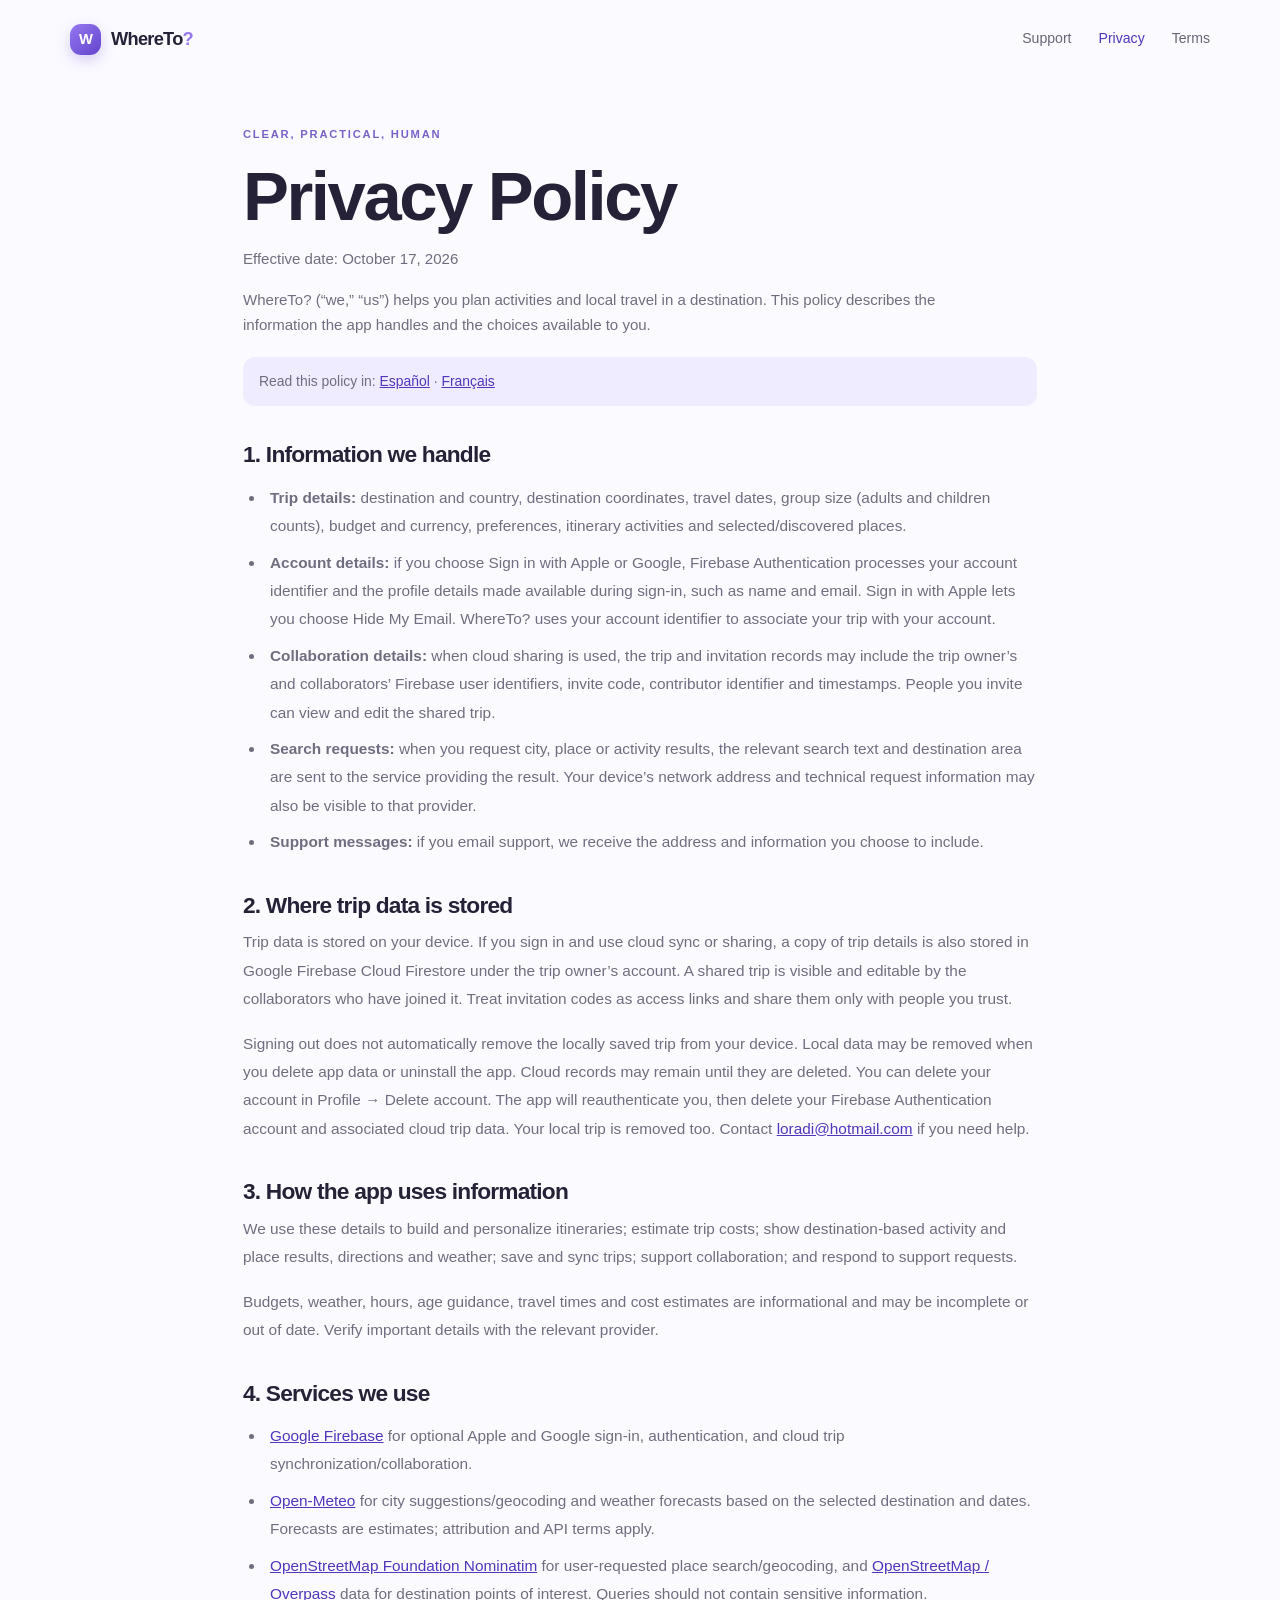
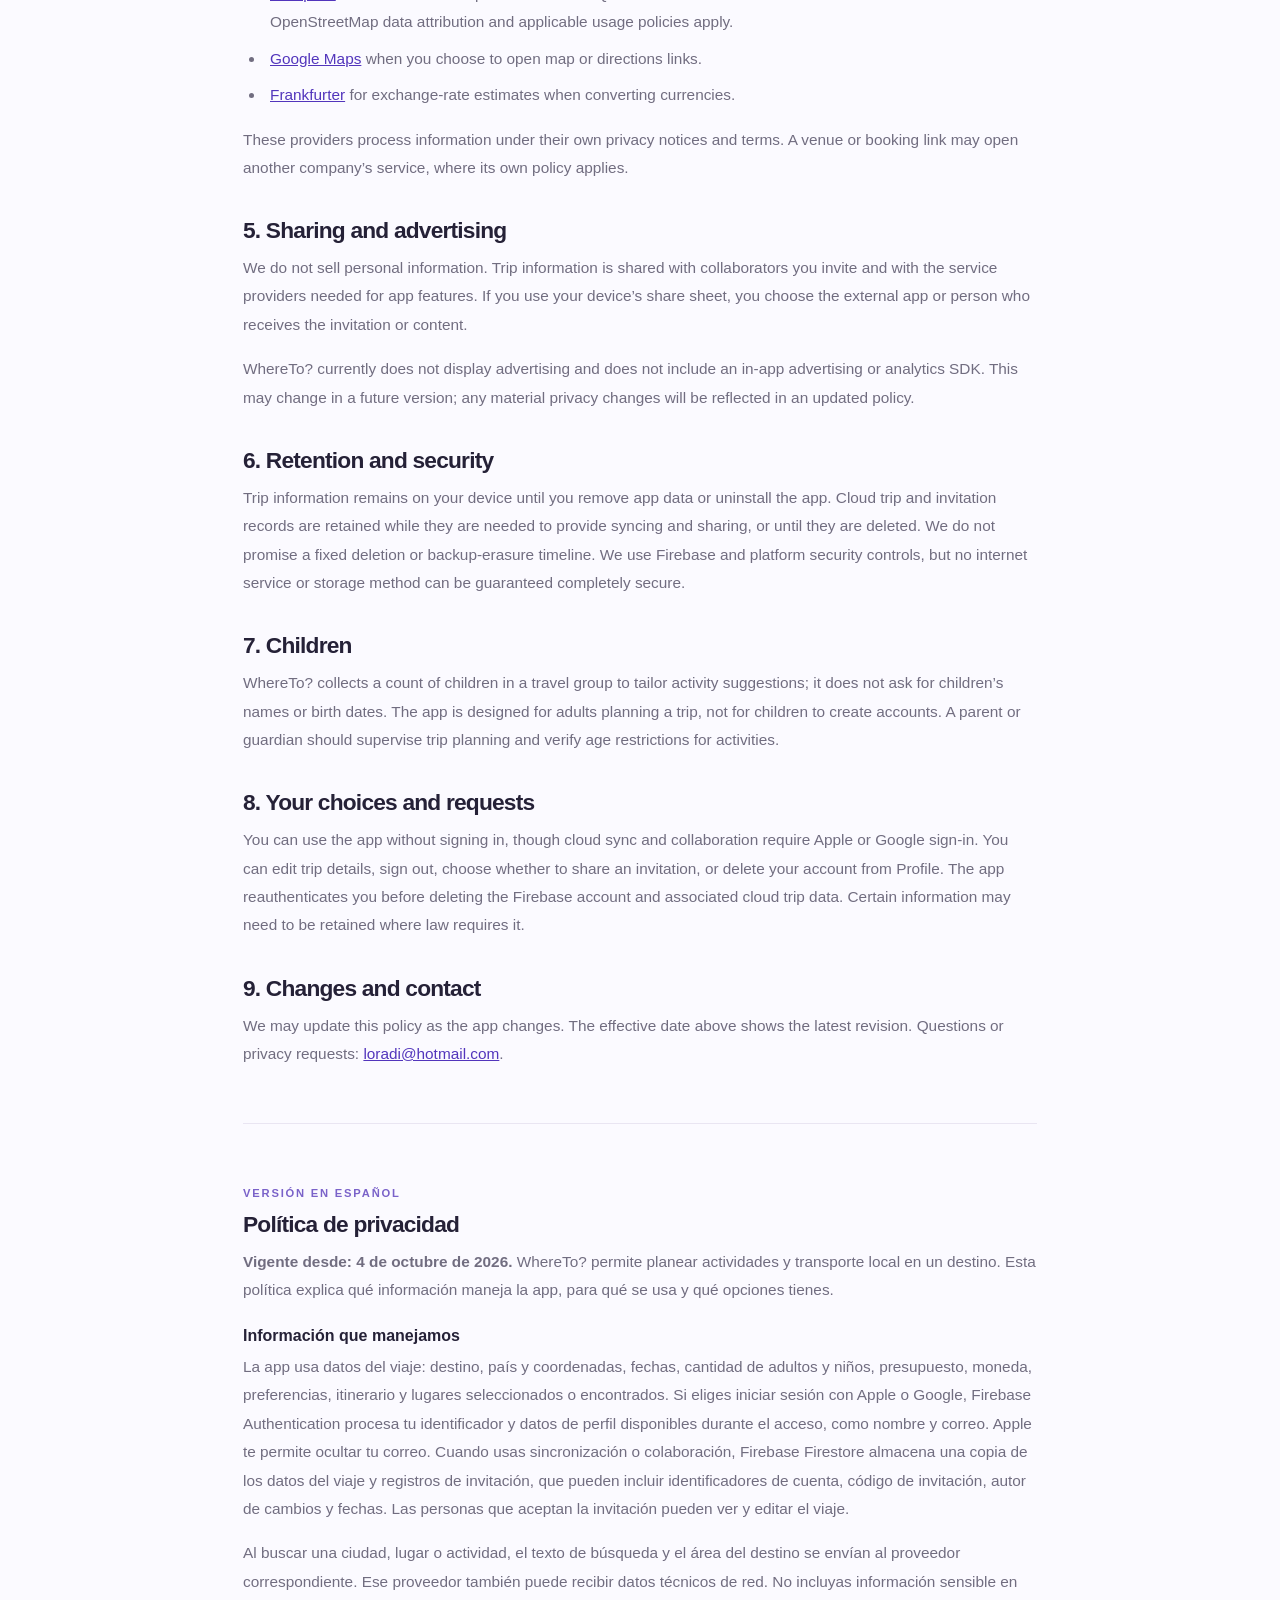
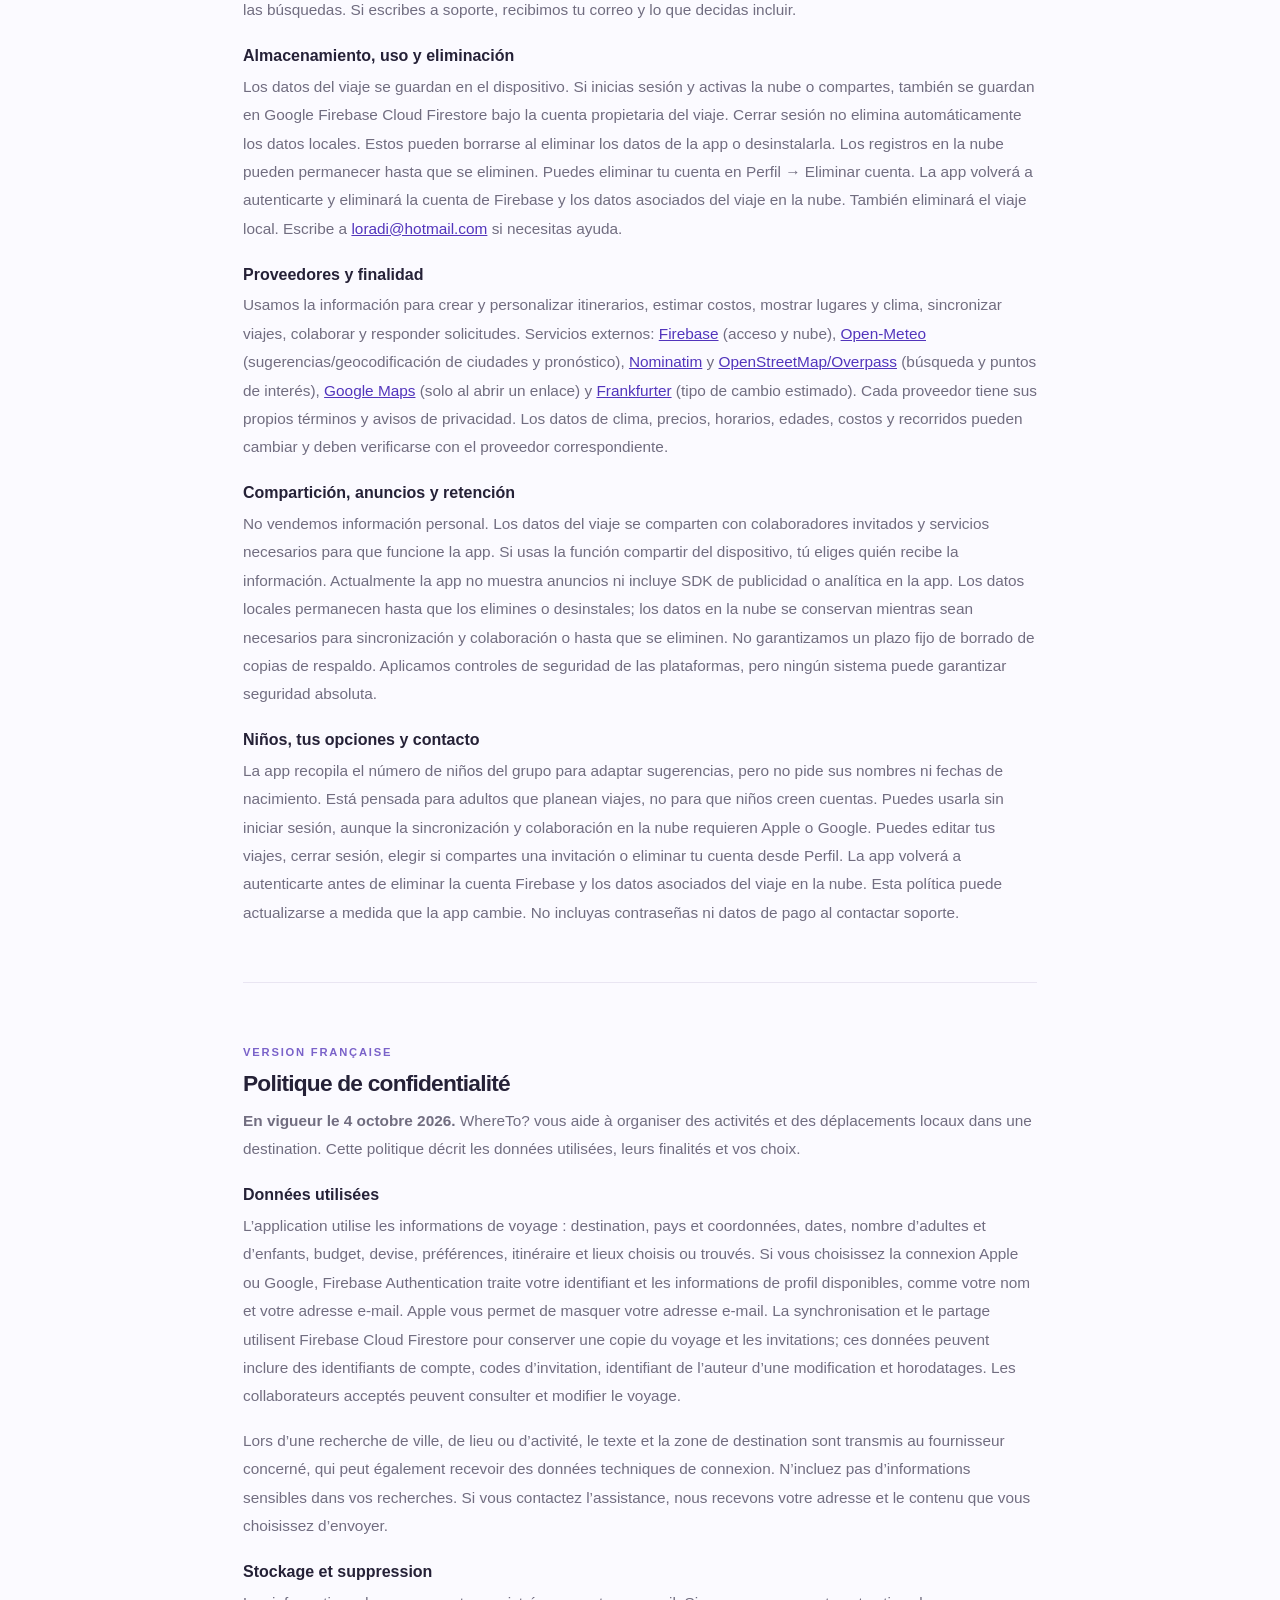
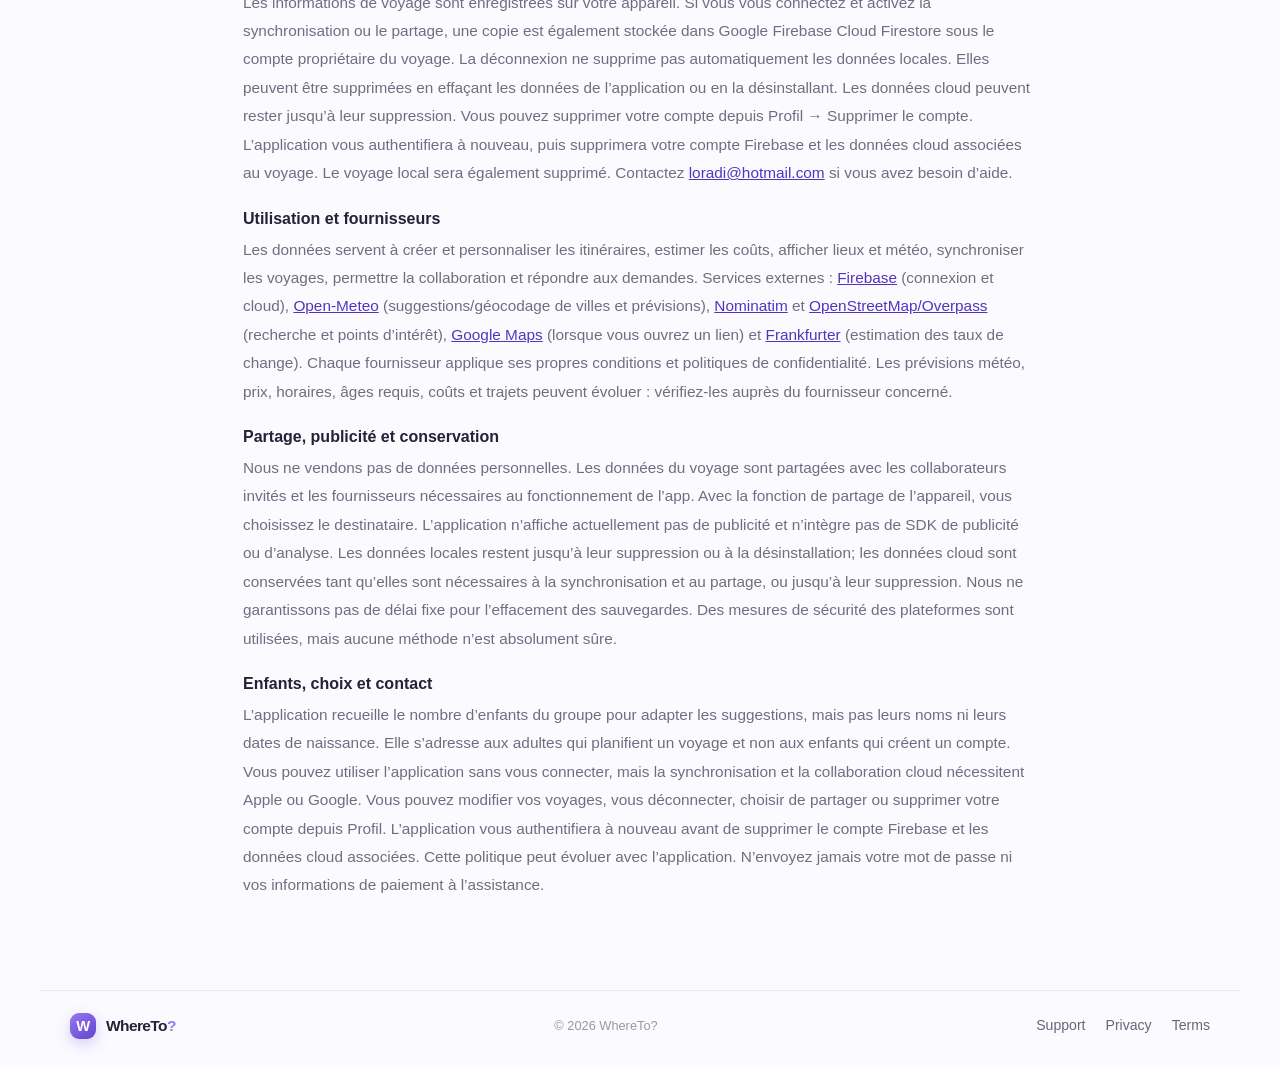
==== commit b4145450: "Update privacy policy for Apple sign-in and account deletion" ====
--- a/privacy.html
+++ b/privacy.html
@@ -2,17 +2,17 @@
 <html lang="en">
 <head><meta charset="utf-8"><meta name="viewport" content="width=device-width,initial-scale=1"><meta name="theme-color" content="#f6f3ff"><meta name="description" content="WhereTo? privacy policy: what trip and account data the app uses, why it is used and how to request deletion."><title>Privacy Policy — WhereTo?</title><link rel="icon" href="favicon.svg" type="image/svg+xml"><link rel="stylesheet" href="styles.css"></head>
 <body><header class="topbar"><a class="brand" href="index.html"><span class="brand-mark">W</span><span>WhereTo<span class="question">?</span></span></a><nav><a href="support.html">Support</a><a class="active" href="privacy.html">Privacy</a><a href="terms.html">Terms</a></nav></header>
-<main class="document legal"><div class="doc-heading"><span class="eyebrow">CLEAR, PRACTICAL, HUMAN</span><h1>Privacy Policy</h1><p>Effective date: October 4, 2026</p><p>WhereTo? (“we,” “us”) helps you plan activities and local travel in a destination. This policy describes the information the app handles and the choices available to you.</p></div>
+<main class="document legal"><div class="doc-heading"><span class="eyebrow">CLEAR, PRACTICAL, HUMAN</span><h1>Privacy Policy</h1><p>Effective date: October 17, 2026</p><p>WhereTo? (“we,” “us”) helps you plan activities and local travel in a destination. This policy describes the information the app handles and the choices available to you.</p></div>
 <nav class="language-note" aria-label="Translations"><span>Read this policy in:</span> <a href="#privacy-es">Español</a> · <a href="#privacy-fr">Français</a></nav>
-<section><h2>1. Information we handle</h2><ul><li><strong>Trip details:</strong> destination and country, destination coordinates, travel dates, group size (adults and children counts), budget and currency, preferences, itinerary activities and selected/discovered places.</li><li><strong>Account details:</strong> if you choose Google sign-in, Firebase Authentication processes your account identifier and the profile details made available during sign-in, such as name and email. WhereTo? uses your account identifier to associate your trip with your account.</li><li><strong>Collaboration details:</strong> when cloud sharing is used, the trip and invitation records may include the trip owner’s and collaborators’ Firebase user identifiers, invite code, contributor identifier and timestamps. People you invite can view and edit the shared trip.</li><li><strong>Search requests:</strong> when you request city, place or activity results, the relevant search text and destination area are sent to the service providing the result. Your device’s network address and technical request information may also be visible to that provider.</li><li><strong>Support messages:</strong> if you email support, we receive the address and information you choose to include.</li></ul></section>
-<section><h2>2. Where trip data is stored</h2><p>Trip data is stored on your device. If you sign in and use cloud sync or sharing, a copy of trip details is also stored in Google Firebase Cloud Firestore under the trip owner’s account. A shared trip is visible and editable by the collaborators who have joined it. Treat invitation codes as access links and share them only with people you trust.</p><p>Signing out does not automatically remove the locally saved trip from your device. Local data may be removed when you delete app data or uninstall the app. Cloud records may remain until they are deleted. To request account and associated cloud-trip deletion, email <a href="mailto:loradi@hotmail.com">loradi@hotmail.com</a> from the account email and specify what you want deleted. The app currently does not provide a self-service account deletion control.</p></section>
+<section><h2>1. Information we handle</h2><ul><li><strong>Trip details:</strong> destination and country, destination coordinates, travel dates, group size (adults and children counts), budget and currency, preferences, itinerary activities and selected/discovered places.</li><li><strong>Account details:</strong> if you choose Sign in with Apple or Google, Firebase Authentication processes your account identifier and the profile details made available during sign-in, such as name and email. Sign in with Apple lets you choose Hide My Email. WhereTo? uses your account identifier to associate your trip with your account.</li><li><strong>Collaboration details:</strong> when cloud sharing is used, the trip and invitation records may include the trip owner’s and collaborators’ Firebase user identifiers, invite code, contributor identifier and timestamps. People you invite can view and edit the shared trip.</li><li><strong>Search requests:</strong> when you request city, place or activity results, the relevant search text and destination area are sent to the service providing the result. Your device’s network address and technical request information may also be visible to that provider.</li><li><strong>Support messages:</strong> if you email support, we receive the address and information you choose to include.</li></ul></section>
+<section><h2>2. Where trip data is stored</h2><p>Trip data is stored on your device. If you sign in and use cloud sync or sharing, a copy of trip details is also stored in Google Firebase Cloud Firestore under the trip owner’s account. A shared trip is visible and editable by the collaborators who have joined it. Treat invitation codes as access links and share them only with people you trust.</p><p>Signing out does not automatically remove the locally saved trip from your device. Local data may be removed when you delete app data or uninstall the app. Cloud records may remain until they are deleted. You can delete your account in Profile → Delete account. The app will reauthenticate you, then delete your Firebase Authentication account and associated cloud trip data. Your local trip is removed too. Contact <a href="mailto:loradi@hotmail.com">loradi@hotmail.com</a> if you need help.</p></section>
 <section><h2>3. How the app uses information</h2><p>We use these details to build and personalize itineraries; estimate trip costs; show destination-based activity and place results, directions and weather; save and sync trips; support collaboration; and respond to support requests.</p><p>Budgets, weather, hours, age guidance, travel times and cost estimates are informational and may be incomplete or out of date. Verify important details with the relevant provider.</p></section>
-<section><h2>4. Services we use</h2><ul><li><a href="https://firebase.google.com/support/privacy" rel="noopener">Google Firebase</a> for optional Google sign-in and cloud trip synchronization/collaboration.</li><li><a href="https://open-meteo.com/en/terms" rel="noopener">Open-Meteo</a> for city suggestions/geocoding and weather forecasts based on the selected destination and dates. Forecasts are estimates; attribution and API terms apply.</li><li><a href="https://operations.osmfoundation.org/policies/nominatim/" rel="noopener">OpenStreetMap Foundation Nominatim</a> for user-requested place search/geocoding, and <a href="https://www.openstreetmap.org/copyright" rel="noopener">OpenStreetMap / Overpass</a> data for destination points of interest. Queries should not contain sensitive information. OpenStreetMap data attribution and applicable usage policies apply.</li><li><a href="https://policies.google.com/privacy" rel="noopener">Google Maps</a> when you choose to open map or directions links.</li><li><a href="https://frankfurter.dev/" rel="noopener">Frankfurter</a> for exchange-rate estimates when converting currencies.</li></ul><p>These providers process information under their own privacy notices and terms. A venue or booking link may open another company’s service, where its own policy applies.</p></section>
+<section><h2>4. Services we use</h2><ul><li><a href="https://firebase.google.com/support/privacy" rel="noopener">Google Firebase</a> for optional Apple and Google sign-in, authentication, and cloud trip synchronization/collaboration.</li><li><a href="https://open-meteo.com/en/terms" rel="noopener">Open-Meteo</a> for city suggestions/geocoding and weather forecasts based on the selected destination and dates. Forecasts are estimates; attribution and API terms apply.</li><li><a href="https://operations.osmfoundation.org/policies/nominatim/" rel="noopener">OpenStreetMap Foundation Nominatim</a> for user-requested place search/geocoding, and <a href="https://www.openstreetmap.org/copyright" rel="noopener">OpenStreetMap / Overpass</a> data for destination points of interest. Queries should not contain sensitive information. OpenStreetMap data attribution and applicable usage policies apply.</li><li><a href="https://policies.google.com/privacy" rel="noopener">Google Maps</a> when you choose to open map or directions links.</li><li><a href="https://frankfurter.dev/" rel="noopener">Frankfurter</a> for exchange-rate estimates when converting currencies.</li></ul><p>These providers process information under their own privacy notices and terms. A venue or booking link may open another company’s service, where its own policy applies.</p></section>
 <section><h2>5. Sharing and advertising</h2><p>We do not sell personal information. Trip information is shared with collaborators you invite and with the service providers needed for app features. If you use your device’s share sheet, you choose the external app or person who receives the invitation or content.</p><p>WhereTo? currently does not display advertising and does not include an in-app advertising or analytics SDK. This may change in a future version; any material privacy changes will be reflected in an updated policy.</p></section>
 <section><h2>6. Retention and security</h2><p>Trip information remains on your device until you remove app data or uninstall the app. Cloud trip and invitation records are retained while they are needed to provide syncing and sharing, or until they are deleted. We do not promise a fixed deletion or backup-erasure timeline. We use Firebase and platform security controls, but no internet service or storage method can be guaranteed completely secure.</p></section>
 <section><h2>7. Children</h2><p>WhereTo? collects a count of children in a travel group to tailor activity suggestions; it does not ask for children’s names or birth dates. The app is designed for adults planning a trip, not for children to create accounts. A parent or guardian should supervise trip planning and verify age restrictions for activities.</p></section>
-<section><h2>8. Your choices and requests</h2><p>You can use the app without Google sign-in, though cloud sync and collaboration require it. You can edit trip details, sign out, and choose whether to share an invitation. To ask for access, correction or deletion of account and cloud data, contact <a href="mailto:loradi@hotmail.com">loradi@hotmail.com</a>. We may need to verify your account before acting. Certain information may need to be retained where law requires it.</p></section>
+<section><h2>8. Your choices and requests</h2><p>You can use the app without signing in, though cloud sync and collaboration require Apple or Google sign-in. You can edit trip details, sign out, choose whether to share an invitation, or delete your account from Profile. The app reauthenticates you before deleting the Firebase account and associated cloud trip data. Certain information may need to be retained where law requires it.</p></section>
 <section><h2>9. Changes and contact</h2><p>We may update this policy as the app changes. The effective date above shows the latest revision. Questions or privacy requests: <a href="mailto:loradi@hotmail.com">loradi@hotmail.com</a>.</p></section>
-<hr><section id="privacy-es" lang="es"><span class="eyebrow">VERSIÓN EN ESPAÑOL</span><h2>Política de privacidad</h2><p><strong>Vigente desde: 4 de octubre de 2026.</strong> WhereTo? permite planear actividades y transporte local en un destino. Esta política explica qué información maneja la app, para qué se usa y qué opciones tienes.</p><h3>Información que manejamos</h3><p>La app usa datos del viaje: destino, país y coordenadas, fechas, cantidad de adultos y niños, presupuesto, moneda, preferencias, itinerario y lugares seleccionados o encontrados. Si eliges iniciar sesión con Google, Firebase Authentication procesa tu identificador y datos de perfil disponibles durante el acceso, como nombre y correo. Cuando usas sincronización o colaboración, Firebase Firestore almacena una copia de los datos del viaje y registros de invitación, que pueden incluir identificadores de cuenta, código de invitación, autor de cambios y fechas. Las personas que aceptan la invitación pueden ver y editar el viaje.</p><p>Al buscar una ciudad, lugar o actividad, el texto de búsqueda y el área del destino se envían al proveedor correspondiente. Ese proveedor también puede recibir datos técnicos de red. No incluyas información sensible en las búsquedas. Si escribes a soporte, recibimos tu correo y lo que decidas incluir.</p><h3>Almacenamiento, uso y eliminación</h3><p>Los datos del viaje se guardan en el dispositivo. Si inicias sesión y activas la nube o compartes, también se guardan en Google Firebase Cloud Firestore bajo la cuenta propietaria del viaje. Cerrar sesión no elimina automáticamente los datos locales. Estos pueden borrarse al eliminar los datos de la app o desinstalarla. Los registros en la nube pueden permanecer hasta que se eliminen. Para solicitar eliminación de cuenta y datos asociados en la nube, escribe a <a href="mailto:loradi@hotmail.com">loradi@hotmail.com</a> desde el correo de tu cuenta e indica qué quieres eliminar. La app todavía no ofrece un botón de eliminación automática de cuenta.</p><h3>Proveedores y finalidad</h3><p>Usamos la información para crear y personalizar itinerarios, estimar costos, mostrar lugares y clima, sincronizar viajes, colaborar y responder solicitudes. Servicios externos: <a href="https://firebase.google.com/support/privacy">Firebase</a> (acceso y nube), <a href="https://open-meteo.com/en/terms">Open-Meteo</a> (sugerencias/geocodificación de ciudades y pronóstico), <a href="https://operations.osmfoundation.org/policies/nominatim/">Nominatim</a> y <a href="https://www.openstreetmap.org/copyright">OpenStreetMap/Overpass</a> (búsqueda y puntos de interés), <a href="https://policies.google.com/privacy">Google Maps</a> (solo al abrir un enlace) y <a href="https://frankfurter.dev/">Frankfurter</a> (tipo de cambio estimado). Cada proveedor tiene sus propios términos y avisos de privacidad. Los datos de clima, precios, horarios, edades, costos y recorridos pueden cambiar y deben verificarse con el proveedor correspondiente.</p><h3>Compartición, anuncios y retención</h3><p>No vendemos información personal. Los datos del viaje se comparten con colaboradores invitados y servicios necesarios para que funcione la app. Si usas la función compartir del dispositivo, tú eliges quién recibe la información. Actualmente la app no muestra anuncios ni incluye SDK de publicidad o analítica en la app. Los datos locales permanecen hasta que los elimines o desinstales; los datos en la nube se conservan mientras sean necesarios para sincronización y colaboración o hasta que se eliminen. No garantizamos un plazo fijo de borrado de copias de respaldo. Aplicamos controles de seguridad de las plataformas, pero ningún sistema puede garantizar seguridad absoluta.</p><h3>Niños, tus opciones y contacto</h3><p>La app recopila el número de niños del grupo para adaptar sugerencias, pero no pide sus nombres ni fechas de nacimiento. Está pensada para adultos que planean viajes, no para que niños creen cuentas. Puedes usarla sin Google, aunque la nube y colaboración requieren iniciar sesión. Para solicitar acceso, corrección o eliminación de datos, escribe a <a href="mailto:loradi@hotmail.com">loradi@hotmail.com</a>; podríamos verificar tu cuenta. Esta política puede actualizarse a medida que la app cambie. No incluyas contraseñas ni datos de pago al contactar soporte.</p></section>
-<hr><section id="privacy-fr" lang="fr"><span class="eyebrow">VERSION FRANÇAISE</span><h2>Politique de confidentialité</h2><p><strong>En vigueur le 4 octobre 2026.</strong> WhereTo? vous aide à organiser des activités et des déplacements locaux dans une destination. Cette politique décrit les données utilisées, leurs finalités et vos choix.</p><h3>Données utilisées</h3><p>L’application utilise les informations de voyage : destination, pays et coordonnées, dates, nombre d’adultes et d’enfants, budget, devise, préférences, itinéraire et lieux choisis ou trouvés. Si vous choisissez la connexion Google, Firebase Authentication traite votre identifiant et les informations de profil disponibles, comme votre nom et votre adresse e-mail. La synchronisation et le partage utilisent Firebase Cloud Firestore pour conserver une copie du voyage et les invitations; ces données peuvent inclure des identifiants de compte, codes d’invitation, identifiant de l’auteur d’une modification et horodatages. Les collaborateurs acceptés peuvent consulter et modifier le voyage.</p><p>Lors d’une recherche de ville, de lieu ou d’activité, le texte et la zone de destination sont transmis au fournisseur concerné, qui peut également recevoir des données techniques de connexion. N’incluez pas d’informations sensibles dans vos recherches. Si vous contactez l’assistance, nous recevons votre adresse et le contenu que vous choisissez d’envoyer.</p><h3>Stockage et suppression</h3><p>Les informations de voyage sont enregistrées sur votre appareil. Si vous vous connectez et activez la synchronisation ou le partage, une copie est également stockée dans Google Firebase Cloud Firestore sous le compte propriétaire du voyage. La déconnexion ne supprime pas automatiquement les données locales. Elles peuvent être supprimées en effaçant les données de l’application ou en la désinstallant. Les données cloud peuvent rester jusqu’à leur suppression. Pour demander la suppression du compte et des données cloud associées, écrivez à <a href="mailto:loradi@hotmail.com">loradi@hotmail.com</a> depuis l’adresse de votre compte et précisez les données à supprimer. L’application ne propose pas encore de commande automatique de suppression du compte.</p><h3>Utilisation et fournisseurs</h3><p>Les données servent à créer et personnaliser les itinéraires, estimer les coûts, afficher lieux et météo, synchroniser les voyages, permettre la collaboration et répondre aux demandes. Services externes : <a href="https://firebase.google.com/support/privacy">Firebase</a> (connexion et cloud), <a href="https://open-meteo.com/en/terms">Open-Meteo</a> (suggestions/géocodage de villes et prévisions), <a href="https://operations.osmfoundation.org/policies/nominatim/">Nominatim</a> et <a href="https://www.openstreetmap.org/copyright">OpenStreetMap/Overpass</a> (recherche et points d’intérêt), <a href="https://policies.google.com/privacy">Google Maps</a> (lorsque vous ouvrez un lien) et <a href="https://frankfurter.dev/">Frankfurter</a> (estimation des taux de change). Chaque fournisseur applique ses propres conditions et politiques de confidentialité. Les prévisions météo, prix, horaires, âges requis, coûts et trajets peuvent évoluer : vérifiez-les auprès du fournisseur concerné.</p><h3>Partage, publicité et conservation</h3><p>Nous ne vendons pas de données personnelles. Les données du voyage sont partagées avec les collaborateurs invités et les fournisseurs nécessaires au fonctionnement de l’app. Avec la fonction de partage de l’appareil, vous choisissez le destinataire. L’application n’affiche actuellement pas de publicité et n’intègre pas de SDK de publicité ou d’analyse. Les données locales restent jusqu’à leur suppression ou à la désinstallation; les données cloud sont conservées tant qu’elles sont nécessaires à la synchronisation et au partage, ou jusqu’à leur suppression. Nous ne garantissons pas de délai fixe pour l’effacement des sauvegardes. Des mesures de sécurité des plateformes sont utilisées, mais aucune méthode n’est absolument sûre.</p><h3>Enfants, choix et contact</h3><p>L’application recueille le nombre d’enfants du groupe pour adapter les suggestions, mais pas leurs noms ni leurs dates de naissance. Elle s’adresse aux adultes qui planifient un voyage et non aux enfants qui créent un compte. Vous pouvez utiliser l’application sans compte Google, mais le cloud et la collaboration nécessitent une connexion. Pour demander l’accès, la correction ou la suppression de données, écrivez à <a href="mailto:loradi@hotmail.com">loradi@hotmail.com</a>; une vérification du compte peut être nécessaire. Cette politique peut évoluer avec l’application. N’envoyez jamais votre mot de passe ni vos informations de paiement à l’assistance.</p></section>
+<hr><section id="privacy-es" lang="es"><span class="eyebrow">VERSIÓN EN ESPAÑOL</span><h2>Política de privacidad</h2><p><strong>Vigente desde: 4 de octubre de 2026.</strong> WhereTo? permite planear actividades y transporte local en un destino. Esta política explica qué información maneja la app, para qué se usa y qué opciones tienes.</p><h3>Información que manejamos</h3><p>La app usa datos del viaje: destino, país y coordenadas, fechas, cantidad de adultos y niños, presupuesto, moneda, preferencias, itinerario y lugares seleccionados o encontrados. Si eliges iniciar sesión con Apple o Google, Firebase Authentication procesa tu identificador y datos de perfil disponibles durante el acceso, como nombre y correo. Apple te permite ocultar tu correo. Cuando usas sincronización o colaboración, Firebase Firestore almacena una copia de los datos del viaje y registros de invitación, que pueden incluir identificadores de cuenta, código de invitación, autor de cambios y fechas. Las personas que aceptan la invitación pueden ver y editar el viaje.</p><p>Al buscar una ciudad, lugar o actividad, el texto de búsqueda y el área del destino se envían al proveedor correspondiente. Ese proveedor también puede recibir datos técnicos de red. No incluyas información sensible en las búsquedas. Si escribes a soporte, recibimos tu correo y lo que decidas incluir.</p><h3>Almacenamiento, uso y eliminación</h3><p>Los datos del viaje se guardan en el dispositivo. Si inicias sesión y activas la nube o compartes, también se guardan en Google Firebase Cloud Firestore bajo la cuenta propietaria del viaje. Cerrar sesión no elimina automáticamente los datos locales. Estos pueden borrarse al eliminar los datos de la app o desinstalarla. Los registros en la nube pueden permanecer hasta que se eliminen. Puedes eliminar tu cuenta en Perfil → Eliminar cuenta. La app volverá a autenticarte y eliminará la cuenta de Firebase y los datos asociados del viaje en la nube. También eliminará el viaje local. Escribe a <a href="mailto:loradi@hotmail.com">loradi@hotmail.com</a> si necesitas ayuda.</p><h3>Proveedores y finalidad</h3><p>Usamos la información para crear y personalizar itinerarios, estimar costos, mostrar lugares y clima, sincronizar viajes, colaborar y responder solicitudes. Servicios externos: <a href="https://firebase.google.com/support/privacy">Firebase</a> (acceso y nube), <a href="https://open-meteo.com/en/terms">Open-Meteo</a> (sugerencias/geocodificación de ciudades y pronóstico), <a href="https://operations.osmfoundation.org/policies/nominatim/">Nominatim</a> y <a href="https://www.openstreetmap.org/copyright">OpenStreetMap/Overpass</a> (búsqueda y puntos de interés), <a href="https://policies.google.com/privacy">Google Maps</a> (solo al abrir un enlace) y <a href="https://frankfurter.dev/">Frankfurter</a> (tipo de cambio estimado). Cada proveedor tiene sus propios términos y avisos de privacidad. Los datos de clima, precios, horarios, edades, costos y recorridos pueden cambiar y deben verificarse con el proveedor correspondiente.</p><h3>Compartición, anuncios y retención</h3><p>No vendemos información personal. Los datos del viaje se comparten con colaboradores invitados y servicios necesarios para que funcione la app. Si usas la función compartir del dispositivo, tú eliges quién recibe la información. Actualmente la app no muestra anuncios ni incluye SDK de publicidad o analítica en la app. Los datos locales permanecen hasta que los elimines o desinstales; los datos en la nube se conservan mientras sean necesarios para sincronización y colaboración o hasta que se eliminen. No garantizamos un plazo fijo de borrado de copias de respaldo. Aplicamos controles de seguridad de las plataformas, pero ningún sistema puede garantizar seguridad absoluta.</p><h3>Niños, tus opciones y contacto</h3><p>La app recopila el número de niños del grupo para adaptar sugerencias, pero no pide sus nombres ni fechas de nacimiento. Está pensada para adultos que planean viajes, no para que niños creen cuentas. Puedes usarla sin iniciar sesión, aunque la sincronización y colaboración en la nube requieren Apple o Google. Puedes editar tus viajes, cerrar sesión, elegir si compartes una invitación o eliminar tu cuenta desde Perfil. La app volverá a autenticarte antes de eliminar la cuenta Firebase y los datos asociados del viaje en la nube. Esta política puede actualizarse a medida que la app cambie. No incluyas contraseñas ni datos de pago al contactar soporte.</p></section>
+<hr><section id="privacy-fr" lang="fr"><span class="eyebrow">VERSION FRANÇAISE</span><h2>Politique de confidentialité</h2><p><strong>En vigueur le 4 octobre 2026.</strong> WhereTo? vous aide à organiser des activités et des déplacements locaux dans une destination. Cette politique décrit les données utilisées, leurs finalités et vos choix.</p><h3>Données utilisées</h3><p>L’application utilise les informations de voyage : destination, pays et coordonnées, dates, nombre d’adultes et d’enfants, budget, devise, préférences, itinéraire et lieux choisis ou trouvés. Si vous choisissez la connexion Apple ou Google, Firebase Authentication traite votre identifiant et les informations de profil disponibles, comme votre nom et votre adresse e-mail. Apple vous permet de masquer votre adresse e-mail. La synchronisation et le partage utilisent Firebase Cloud Firestore pour conserver une copie du voyage et les invitations; ces données peuvent inclure des identifiants de compte, codes d’invitation, identifiant de l’auteur d’une modification et horodatages. Les collaborateurs acceptés peuvent consulter et modifier le voyage.</p><p>Lors d’une recherche de ville, de lieu ou d’activité, le texte et la zone de destination sont transmis au fournisseur concerné, qui peut également recevoir des données techniques de connexion. N’incluez pas d’informations sensibles dans vos recherches. Si vous contactez l’assistance, nous recevons votre adresse et le contenu que vous choisissez d’envoyer.</p><h3>Stockage et suppression</h3><p>Les informations de voyage sont enregistrées sur votre appareil. Si vous vous connectez et activez la synchronisation ou le partage, une copie est également stockée dans Google Firebase Cloud Firestore sous le compte propriétaire du voyage. La déconnexion ne supprime pas automatiquement les données locales. Elles peuvent être supprimées en effaçant les données de l’application ou en la désinstallant. Les données cloud peuvent rester jusqu’à leur suppression. Vous pouvez supprimer votre compte depuis Profil → Supprimer le compte. L’application vous authentifiera à nouveau, puis supprimera votre compte Firebase et les données cloud associées au voyage. Le voyage local sera également supprimé. Contactez <a href="mailto:loradi@hotmail.com">loradi@hotmail.com</a> si vous avez besoin d’aide.</p><h3>Utilisation et fournisseurs</h3><p>Les données servent à créer et personnaliser les itinéraires, estimer les coûts, afficher lieux et météo, synchroniser les voyages, permettre la collaboration et répondre aux demandes. Services externes : <a href="https://firebase.google.com/support/privacy">Firebase</a> (connexion et cloud), <a href="https://open-meteo.com/en/terms">Open-Meteo</a> (suggestions/géocodage de villes et prévisions), <a href="https://operations.osmfoundation.org/policies/nominatim/">Nominatim</a> et <a href="https://www.openstreetmap.org/copyright">OpenStreetMap/Overpass</a> (recherche et points d’intérêt), <a href="https://policies.google.com/privacy">Google Maps</a> (lorsque vous ouvrez un lien) et <a href="https://frankfurter.dev/">Frankfurter</a> (estimation des taux de change). Chaque fournisseur applique ses propres conditions et politiques de confidentialité. Les prévisions météo, prix, horaires, âges requis, coûts et trajets peuvent évoluer : vérifiez-les auprès du fournisseur concerné.</p><h3>Partage, publicité et conservation</h3><p>Nous ne vendons pas de données personnelles. Les données du voyage sont partagées avec les collaborateurs invités et les fournisseurs nécessaires au fonctionnement de l’app. Avec la fonction de partage de l’appareil, vous choisissez le destinataire. L’application n’affiche actuellement pas de publicité et n’intègre pas de SDK de publicité ou d’analyse. Les données locales restent jusqu’à leur suppression ou à la désinstallation; les données cloud sont conservées tant qu’elles sont nécessaires à la synchronisation et au partage, ou jusqu’à leur suppression. Nous ne garantissons pas de délai fixe pour l’effacement des sauvegardes. Des mesures de sécurité des plateformes sont utilisées, mais aucune méthode n’est absolument sûre.</p><h3>Enfants, choix et contact</h3><p>L’application recueille le nombre d’enfants du groupe pour adapter les suggestions, mais pas leurs noms ni leurs dates de naissance. Elle s’adresse aux adultes qui planifient un voyage et non aux enfants qui créent un compte. Vous pouvez utiliser l’application sans vous connecter, mais la synchronisation et la collaboration cloud nécessitent Apple ou Google. Vous pouvez modifier vos voyages, vous déconnecter, choisir de partager ou supprimer votre compte depuis Profil. L’application vous authentifiera à nouveau avant de supprimer le compte Firebase et les données cloud associées. Cette politique peut évoluer avec l’application. N’envoyez jamais votre mot de passe ni vos informations de paiement à l’assistance.</p></section>
 </main><footer><a class="brand small" href="index.html"><span class="brand-mark">W</span><span>WhereTo<span class="question">?</span></span></a><span>© <span data-year></span> WhereTo?</span><div class="footer-links"><a href="support.html">Support</a><a href="privacy.html">Privacy</a><a href="terms.html">Terms</a></div></footer><script src="app.js"></script></body></html>
